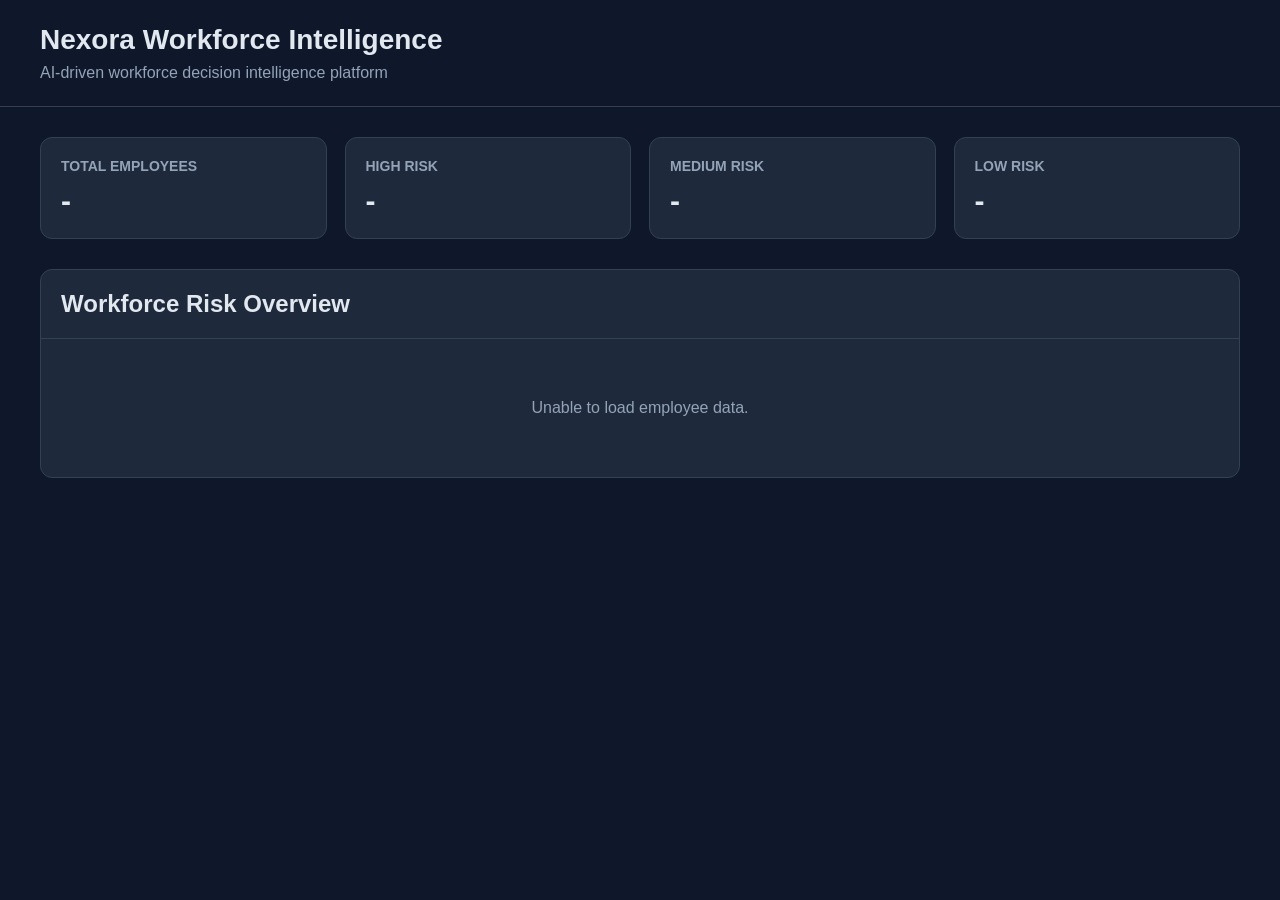
==== frontend/index.html @ be72d9d0 "Basic Dashboard" ====
<!DOCTYPE html>
<html lang="en">
<head>
    <meta charset="UTF-8">
    <meta name="viewport" content="width=device-width, initial-scale=1.0">

    <title>Nexora Workforce Intelligence</title>

    <style>
        * {
            box-sizing: border-box;
        }

        body {
            margin: 0;
            font-family: Arial, sans-serif;
            background: #0f172a;
            color: #e2e8f0;
        }

        header {
            padding: 24px 40px;
            border-bottom: 1px solid #334155;
        }

        header h1 {
            margin: 0;
            font-size: 28px;
        }

        header p {
            margin: 8px 0 0;
            color: #94a3b8;
        }

        main {
            padding: 30px 40px;
        }

        .summary {
            display: grid;
            grid-template-columns: repeat(4, 1fr);
            gap: 18px;
            margin-bottom: 30px;
        }

        .card {
            background: #1e293b;
            border: 1px solid #334155;
            border-radius: 12px;
            padding: 20px;
        }

        .card h3 {
            margin: 0 0 10px;
            color: #94a3b8;
            font-size: 14px;
        }

        .card .number {
            font-size: 30px;
            font-weight: bold;
        }

        .employees {
            background: #1e293b;
            border: 1px solid #334155;
            border-radius: 12px;
            overflow: hidden;
        }

        .employees h2 {
            padding: 20px;
            margin: 0;
            border-bottom: 1px solid #334155;
        }

        table {
            width: 100%;
            border-collapse: collapse;
        }

        th,
        td {
            padding: 16px 20px;
            text-align: left;
            border-bottom: 1px solid #334155;
        }

        th {
            color: #94a3b8;
            font-size: 13px;
        }

        tr:last-child td {
            border-bottom: none;
        }

        .risk {
            display: inline-block;
            padding: 6px 10px;
            border-radius: 8px;
            font-size: 12px;
            font-weight: bold;
        }

        .high {
            background: #7f1d1d;
            color: #fecaca;
        }

        .medium {
            background: #78350f;
            color: #fed7aa;
        }

        .low {
            background: #14532d;
            color: #bbf7d0;
        }

        .employee-name {
            font-weight: bold;
        }

        .loading {
            padding: 30px;
            text-align: center;
            color: #94a3b8;
        }
    </style>
</head>

<body>

<header>
    <h1>Nexora Workforce Intelligence</h1>
    <p>AI-driven workforce decision intelligence platform</p>
</header>

<main>

    <section class="summary">

        <div class="card">
            <h3>TOTAL EMPLOYEES</h3>
            <div class="number" id="totalEmployees">-</div>
        </div>

        <div class="card">
            <h3>HIGH RISK</h3>
            <div class="number" id="highRisk">-</div>
        </div>

        <div class="card">
            <h3>MEDIUM RISK</h3>
            <div class="number" id="mediumRisk">-</div>
        </div>

        <div class="card">
            <h3>LOW RISK</h3>
            <div class="number" id="lowRisk">-</div>
        </div>

    </section>


    <section class="employees">

        <h2>Workforce Risk Overview</h2>

        <div id="tableContainer" class="loading">
            Loading employee data...
        </div>

    </section>

</main>


<script>

async function loadEmployees() {

    try {

        const response = await fetch("/api/employees");

        if (!response.ok) {
            throw new Error("Failed to load employees");
        }

        const employees = await response.json();

        updateSummary(employees);
        renderEmployees(employees);

    } catch (error) {

        document.getElementById("tableContainer").innerHTML =
            "<div class='loading'>Unable to load employee data.</div>";

        console.error(error);
    }
}


function updateSummary(employees) {

    document.getElementById("totalEmployees").textContent =
        employees.length;

    document.getElementById("highRisk").textContent =
        employees.filter(e => e.risk.risk_level === "HIGH").length;

    document.getElementById("mediumRisk").textContent =
        employees.filter(e => e.risk.risk_level === "MEDIUM").length;

    document.getElementById("lowRisk").textContent =
        employees.filter(e => e.risk.risk_level === "LOW").length;
}


function renderEmployees(employees) {

    let html = `
        <table>

            <thead>
                <tr>
                    <th>EMPLOYEE</th>
                    <th>ROLE</th>
                    <th>DEPARTMENT</th>
                    <th>RISK SCORE</th>
                    <th>RISK LEVEL</th>
                </tr>
            </thead>

            <tbody>
    `;

    employees.forEach(employee => {

        const riskLevel = employee.risk.risk_level;

        html += `
            <tr>

                <td class="employee-name">
                    ${employee.name}
                    <br>
                    <small>${employee.employee_id}</small>
                </td>

                <td>${employee.role}</td>

                <td>${employee.department}</td>

                <td>${employee.risk.risk_score}</td>

                <td>
                    <span class="risk ${riskLevel.toLowerCase()}">
                        ${riskLevel}
                    </span>
                </td>

            </tr>
        `;
    });

    html += `
            </tbody>
        </table>
    `;

    document.getElementById("tableContainer").innerHTML = html;
}


loadEmployees();

</script>

</body>
</html>
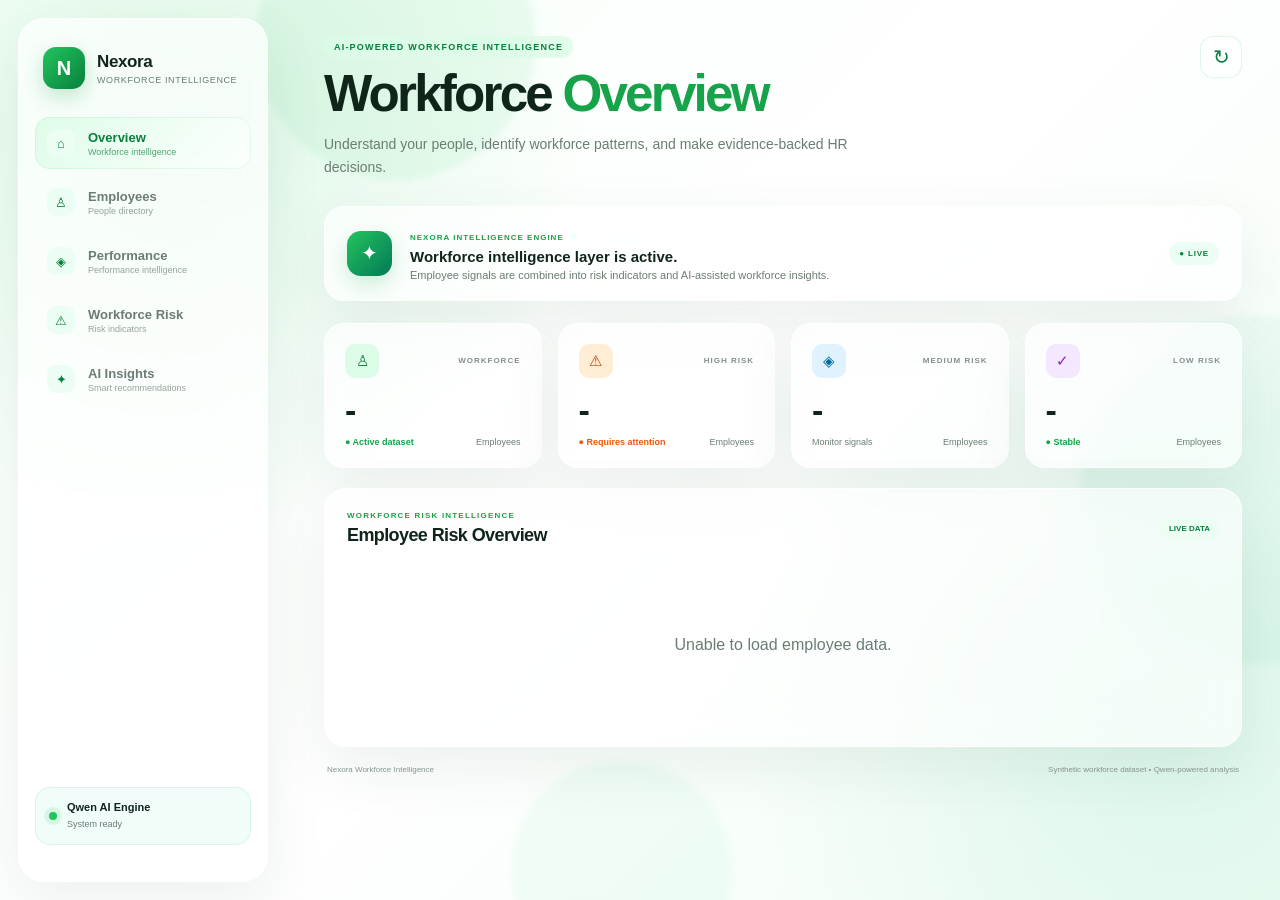
==== commit 1f22fb1b: "Redesigned the dashboard" ====
--- a/frontend/index.html
+++ b/frontend/index.html
@@ -4,177 +4,1085 @@
     <meta charset="UTF-8">
     <meta name="viewport" content="width=device-width, initial-scale=1.0">
 
-    <title>Nexora Workforce Intelligence</title>
+    <title>Nexora | Workforce Intelligence</title>
 
     <style>
         * {
             box-sizing: border-box;
         }
 
+        :root {
+            --green-primary: #16a34a;
+            --green-dark: #087f3d;
+            --green-light: #dcfce7;
+            --green-soft: #ecfdf3;
+
+            --white: #ffffff;
+            --text-dark: #10251a;
+            --text-muted: #6b7d72;
+
+            --border-glass: rgba(255, 255, 255, 0.72);
+
+            --shadow-soft:
+                0 20px 60px rgba(20, 80, 45, 0.08);
+
+            --shadow-hover:
+                0 25px 70px rgba(20, 120, 65, 0.15);
+        }
+
         body {
             margin: 0;
-            font-family: Arial, sans-serif;
-            background: #0f172a;
-            color: #e2e8f0;
-        }
-
-        header {
-            padding: 24px 40px;
-            border-bottom: 1px solid #334155;
-        }
-
-        header h1 {
+            min-height: 100vh;
+
+            font-family:
+                Inter,
+                -apple-system,
+                BlinkMacSystemFont,
+                "Segoe UI",
+                sans-serif;
+
+            color: var(--text-dark);
+
+            background:
+                radial-gradient(
+                    circle at 15% 15%,
+                    rgba(34, 197, 94, 0.12),
+                    transparent 30%
+                ),
+                radial-gradient(
+                    circle at 90% 80%,
+                    rgba(16, 185, 129, 0.10),
+                    transparent 30%
+                ),
+                linear-gradient(
+                    135deg,
+                    #f7fff9 0%,
+                    #ffffff 50%,
+                    #f0fdf4 100%
+                );
+
+            overflow-x: hidden;
+        }
+
+        /* BACKGROUND */
+
+        .dashboard-bg {
+            position: fixed;
+            inset: 0;
+            pointer-events: none;
+            overflow: hidden;
+            z-index: -1;
+        }
+
+        .orb {
+            position: absolute;
+            border-radius: 50%;
+            filter: blur(3px);
+            opacity: 0.5;
+        }
+
+        .orb-one {
+            width: 280px;
+            height: 280px;
+            background: rgba(34, 197, 94, 0.14);
+            top: -100px;
+            left: 20%;
+        }
+
+        .orb-two {
+            width: 350px;
+            height: 350px;
+            background: rgba(16, 185, 129, 0.10);
+            right: -150px;
+            top: 35%;
+        }
+
+        .orb-three {
+            width: 220px;
+            height: 220px;
+            background: rgba(74, 222, 128, 0.12);
+            bottom: -80px;
+            left: 40%;
+        }
+
+        /* SIDEBAR */
+
+        .sidebar {
+            position: fixed;
+            left: 18px;
+            top: 18px;
+            bottom: 18px;
+
+            width: 250px;
+            padding: 24px 16px;
+
+            display: flex;
+            flex-direction: column;
+
+            background: rgba(255, 255, 255, 0.68);
+            backdrop-filter: blur(22px);
+            -webkit-backdrop-filter: blur(22px);
+
+            border: 1px solid var(--border-glass);
+            border-radius: 26px;
+
+            box-shadow: var(--shadow-soft);
+
+            z-index: 10;
+        }
+
+        .brand {
+            display: flex;
+            align-items: center;
+            gap: 12px;
+
+            padding: 4px 8px 28px;
+        }
+
+        .brand-icon {
+            width: 42px;
+            height: 42px;
+
+            display: flex;
+            align-items: center;
+            justify-content: center;
+
+            border-radius: 13px;
+
+            color: white;
+            font-size: 20px;
+            font-weight: 800;
+
+            background:
+                linear-gradient(
+                    135deg,
+                    #22c55e,
+                    #087f3d
+                );
+
+            box-shadow:
+                0 8px 20px rgba(22, 163, 74, 0.25);
+        }
+
+        .brand h2 {
             margin: 0;
-            font-size: 28px;
-        }
-
-        header p {
-            margin: 8px 0 0;
-            color: #94a3b8;
-        }
-
-        main {
-            padding: 30px 40px;
-        }
-
-        .summary {
+            font-size: 17px;
+            letter-spacing: -0.4px;
+        }
+
+        .brand span {
+            display: block;
+            margin-top: 3px;
+
+            font-size: 9px;
+            color: var(--text-muted);
+
+            letter-spacing: 0.6px;
+            text-transform: uppercase;
+        }
+
+        .sidebar-nav {
+            display: flex;
+            flex-direction: column;
+            gap: 7px;
+        }
+
+        .nav-item {
+            width: 100%;
+
+            display: flex;
+            align-items: center;
+            gap: 13px;
+
+            padding: 12px;
+
+            border: none;
+            border-radius: 15px;
+
+            background: transparent;
+            color: var(--text-muted);
+
+            text-align: left;
+        }
+
+        .nav-item.active {
+            color: var(--green-dark);
+
+            background:
+                linear-gradient(
+                    135deg,
+                    rgba(220, 252, 231, 0.95),
+                    rgba(255, 255, 255, 0.75)
+                );
+
+            box-shadow:
+                inset 0 0 0 1px
+                rgba(34, 197, 94, 0.10);
+        }
+
+        .nav-icon {
+            width: 28px;
+            height: 28px;
+
+            display: flex;
+            align-items: center;
+            justify-content: center;
+
+            border-radius: 9px;
+
+            background: var(--green-soft);
+            color: var(--green-dark);
+
+            font-size: 13px;
+        }
+
+        .nav-item strong {
+            display: block;
+            font-size: 13px;
+        }
+
+        .nav-item small {
+            display: block;
+            margin-top: 2px;
+
+            font-size: 9px;
+            opacity: 0.7;
+        }
+
+        .sidebar-bottom {
+            margin-top: auto;
+        }
+
+        .ai-status {
+            display: flex;
+            align-items: center;
+            gap: 10px;
+
+            padding: 13px;
+            margin-bottom: 12px;
+
+            border-radius: 15px;
+
+            background: rgba(236, 253, 245, 0.72);
+            border: 1px solid rgba(34, 197, 94, 0.12);
+        }
+
+        .status-dot {
+            width: 8px;
+            height: 8px;
+
+            border-radius: 50%;
+            background: #22c55e;
+
+            box-shadow:
+                0 0 0 5px
+                rgba(34, 197, 94, 0.12);
+        }
+
+        .ai-status strong {
+            display: block;
+            font-size: 11px;
+        }
+
+        .ai-status small {
+            color: var(--text-muted);
+            font-size: 9px;
+        }
+
+        /* MAIN */
+
+        .dashboard-main {
+            margin-left: 286px;
+            padding: 36px 38px 30px;
+
+            max-width: 1500px;
+        }
+
+        /* HEADER */
+
+        .dashboard-header {
+            display: flex;
+            justify-content: space-between;
+            align-items: flex-start;
+
+            gap: 30px;
+            margin-bottom: 28px;
+        }
+
+        .eyebrow {
+            display: inline-block;
+
+            margin-bottom: 10px;
+            padding: 6px 10px;
+
+            border-radius: 30px;
+
+            background: rgba(220, 252, 231, 0.8);
+            color: var(--green-dark);
+
+            font-size: 9px;
+            font-weight: 800;
+            letter-spacing: 1.2px;
+        }
+
+        .dashboard-header h1 {
+            margin: 0;
+
+            font-size: clamp(34px, 4vw, 56px);
+            line-height: 1;
+
+            letter-spacing: -2.8px;
+        }
+
+        .dashboard-header h1 span {
+            color: var(--green-primary);
+        }
+
+        .dashboard-header p {
+            max-width: 570px;
+            margin: 14px 0 0;
+
+            color: var(--text-muted);
+            font-size: 14px;
+            line-height: 1.6;
+        }
+
+        .header-right {
+            display: flex;
+            align-items: center;
+            gap: 15px;
+        }
+
+        .refresh-button {
+            width: 42px;
+            height: 42px;
+
+            border-radius: 13px;
+
+            border: 1px solid rgba(34, 197, 94, 0.15);
+
+            background: rgba(255, 255, 255, 0.72);
+            color: var(--green-dark);
+
+            font-size: 20px;
+            cursor: pointer;
+
+            transition: 0.25s;
+        }
+
+        .refresh-button:hover {
+            transform: rotate(90deg);
+            box-shadow:
+                0 8px 25px
+                rgba(20, 100, 50, 0.10);
+        }
+
+        /* AI BANNER */
+
+        .glass-card {
+            background: rgba(255, 255, 255, 0.64);
+
+            backdrop-filter: blur(20px);
+            -webkit-backdrop-filter: blur(20px);
+
+            border: 1px solid rgba(255, 255, 255, 0.85);
+
+            box-shadow: var(--shadow-soft);
+        }
+
+        .ai-banner {
+            display: flex;
+            align-items: center;
+            gap: 18px;
+
+            padding: 19px 22px;
+            border-radius: 20px;
+
+            margin-bottom: 22px;
+        }
+
+        .ai-banner-icon {
+            width: 45px;
+            height: 45px;
+
+            display: flex;
+            align-items: center;
+            justify-content: center;
+
+            flex-shrink: 0;
+
+            border-radius: 14px;
+
+            color: white;
+
+            background:
+                linear-gradient(
+                    135deg,
+                    #22c55e,
+                    #047857
+                );
+
+            font-size: 20px;
+
+            box-shadow:
+                0 8px 20px
+                rgba(22, 163, 74, 0.20);
+        }
+
+        .ai-banner-content {
+            flex: 1;
+        }
+
+        .ai-label {
+            color: var(--green-primary);
+
+            font-size: 8px;
+            font-weight: 800;
+            letter-spacing: 1px;
+        }
+
+        .ai-banner h3 {
+            margin: 4px 0;
+            font-size: 15px;
+        }
+
+        .ai-banner p {
+            margin: 0;
+
+            color: var(--text-muted);
+            font-size: 11px;
+        }
+
+        .ai-banner-badge {
+            padding: 7px 10px;
+
+            border-radius: 20px;
+
+            background: var(--green-soft);
+            color: var(--green-dark);
+
+            font-size: 8px;
+            font-weight: 800;
+            letter-spacing: 0.8px;
+        }
+
+        /* KPI */
+
+        .stats-grid {
             display: grid;
-            grid-template-columns: repeat(4, 1fr);
-            gap: 18px;
-            margin-bottom: 30px;
-        }
-
-        .card {
-            background: #1e293b;
-            border: 1px solid #334155;
-            border-radius: 12px;
+            grid-template-columns: repeat(4, minmax(0, 1fr));
+
+            gap: 16px;
+            margin-bottom: 20px;
+        }
+
+        .stat-card {
+            min-height: 145px;
             padding: 20px;
-        }
-
-        .card h3 {
-            margin: 0 0 10px;
-            color: #94a3b8;
-            font-size: 14px;
-        }
-
-        .card .number {
-            font-size: 30px;
-            font-weight: bold;
-        }
-
-        .employees {
-            background: #1e293b;
-            border: 1px solid #334155;
-            border-radius: 12px;
-            overflow: hidden;
-        }
-
-        .employees h2 {
-            padding: 20px;
+
+            border-radius: 20px;
+
+            transition:
+                transform 0.25s ease,
+                box-shadow 0.25s ease;
+        }
+
+        .stat-card:hover {
+            transform: translateY(-4px);
+            box-shadow: var(--shadow-hover);
+        }
+
+        .stat-top {
+            display: flex;
+            justify-content: space-between;
+            align-items: center;
+        }
+
+        .stat-icon {
+            width: 34px;
+            height: 34px;
+
+            display: flex;
+            align-items: center;
+            justify-content: center;
+
+            border-radius: 10px;
+            font-size: 15px;
+        }
+
+        .green {
+            color: #15803d;
+            background: #dcfce7;
+        }
+
+        .orange {
+            color: #c2410c;
+            background: #ffedd5;
+        }
+
+        .blue {
+            color: #0369a1;
+            background: #e0f2fe;
+        }
+
+        .purple {
+            color: #7e22ce;
+            background: #f3e8ff;
+        }
+
+        .stat-label {
+            color: #819088;
+
+            font-size: 8px;
+            font-weight: 800;
+            letter-spacing: 1px;
+        }
+
+        .stat-value {
+            margin-top: 13px;
+
+            font-size: 34px;
+            font-weight: 800;
+            letter-spacing: -1.5px;
+        }
+
+        .stat-bottom {
+            display: flex;
+            justify-content: space-between;
+
+            margin-top: 7px;
+
+            color: var(--text-muted);
+            font-size: 9px;
+        }
+
+        .stat-positive {
+            color: var(--green-primary);
+            font-weight: 700;
+        }
+
+        .stat-warning {
+            color: #ea580c;
+            font-weight: 700;
+        }
+
+        /* EMPLOYEE CARD */
+
+        .employee-card {
+            padding: 22px;
+            border-radius: 22px;
+        }
+
+        .card-header {
+            display: flex;
+            justify-content: space-between;
+            align-items: center;
+
+            gap: 20px;
+            margin-bottom: 20px;
+        }
+
+        .section-label {
+            display: block;
+            margin-bottom: 5px;
+
+            color: var(--green-primary);
+
+            font-size: 8px;
+            font-weight: 800;
+            letter-spacing: 1.2px;
+        }
+
+        .card-header h2 {
             margin: 0;
-            border-bottom: 1px solid #334155;
+
+            font-size: 18px;
+            letter-spacing: -0.6px;
+        }
+
+        .live-pill {
+            padding: 6px 9px;
+
+            border-radius: 20px;
+
+            color: var(--green-dark);
+            background: var(--green-soft);
+
+            font-size: 8px;
+            font-weight: 800;
+        }
+
+        .table-wrapper {
+            overflow-x: auto;
         }
 
         table {
             width: 100%;
             border-collapse: collapse;
-        }
-
-        th,
+            min-width: 650px;
+        }
+
+        th {
+            padding: 11px 10px;
+
+            border-bottom:
+                1px solid rgba(0, 0, 0, 0.05);
+
+            color: #84928a;
+
+            font-size: 8px;
+            text-align: left;
+            letter-spacing: 0.8px;
+        }
+
         td {
-            padding: 16px 20px;
-            text-align: left;
-            border-bottom: 1px solid #334155;
-        }
-
-        th {
-            color: #94a3b8;
-            font-size: 13px;
-        }
-
-        tr:last-child td {
+            padding: 15px 10px;
+
+            border-bottom:
+                1px solid rgba(0, 0, 0, 0.04);
+
+            color: #506158;
+            font-size: 10px;
+        }
+
+        tbody tr {
+            cursor: pointer;
+            transition: 0.2s ease;
+        }
+
+        tbody tr:hover {
+            background: rgba(236, 253, 245, 0.65);
+            transform: translateX(2px);
+        }
+
+        tbody tr:last-child td {
             border-bottom: none;
+        }
+
+        .employee-name {
+            color: var(--text-dark);
+            font-weight: 700;
+        }
+
+        .employee-code {
+            display: block;
+            margin-top: 2px;
+
+            color: #8b9991;
+            font-size: 8px;
+            font-weight: 400;
         }
 
         .risk {
             display: inline-block;
-            padding: 6px 10px;
-            border-radius: 8px;
-            font-size: 12px;
-            font-weight: bold;
-        }
-
-        .high {
-            background: #7f1d1d;
-            color: #fecaca;
-        }
-
-        .medium {
-            background: #78350f;
-            color: #fed7aa;
-        }
-
-        .low {
-            background: #14532d;
-            color: #bbf7d0;
-        }
-
-        .employee-name {
-            font-weight: bold;
+
+            padding: 5px 9px;
+            border-radius: 20px;
+
+            font-size: 8px;
+            font-weight: 800;
+        }
+
+        .risk.high {
+            color: #b91c1c;
+            background: #fee2e2;
+        }
+
+        .risk.medium {
+            color: #c2410c;
+            background: #ffedd5;
+        }
+
+        .risk.low {
+            color: #15803d;
+            background: #dcfce7;
+        }
+
+        .score {
+            font-weight: 800;
+            color: var(--text-dark);
         }
 
         .loading {
-            padding: 30px;
+            padding: 35px;
             text-align: center;
-            color: #94a3b8;
+            color: var(--text-muted);
+        }
+
+        /* FOOTER */
+
+        .dashboard-footer {
+            display: flex;
+            justify-content: space-between;
+
+            padding: 18px 3px 5px;
+
+            color: #8a9890;
+            font-size: 8px;
+        }
+
+        /* RESPONSIVE */
+
+        @media (max-width: 1100px) {
+
+            .sidebar {
+                width: 215px;
+            }
+
+            .dashboard-main {
+                margin-left: 245px;
+                padding-left: 25px;
+                padding-right: 25px;
+            }
+
+            .stats-grid {
+                grid-template-columns: repeat(2, 1fr);
+            }
+        }
+
+        @media (max-width: 760px) {
+
+            .sidebar {
+                position: relative;
+
+                left: auto;
+                top: auto;
+                bottom: auto;
+
+                width: calc(100% - 24px);
+                margin: 12px;
+
+                height: auto;
+                border-radius: 20px;
+            }
+
+            .sidebar-nav {
+                flex-direction: row;
+                overflow-x: auto;
+            }
+
+            .nav-item {
+                min-width: 120px;
+            }
+
+            .sidebar-bottom {
+                display: none;
+            }
+
+            .dashboard-main {
+                margin-left: 0;
+                padding: 20px 14px;
+            }
+
+            .dashboard-header {
+                flex-direction: column;
+            }
+
+            .header-right {
+                width: 100%;
+                justify-content: flex-end;
+            }
+
+            .stats-grid {
+                grid-template-columns: 1fr 1fr;
+                gap: 10px;
+            }
+
+            .ai-banner {
+                align-items: flex-start;
+            }
+
+            .ai-banner-badge {
+                display: none;
+            }
+
+            .card-header {
+                align-items: flex-start;
+                flex-direction: column;
+            }
+        }
+
+        @media (max-width: 450px) {
+
+            .stats-grid {
+                grid-template-columns: 1fr;
+            }
+
+            .dashboard-header h1 {
+                font-size: 38px;
+            }
         }
     </style>
 </head>
 
 <body>
 
-<header>
-    <h1>Nexora Workforce Intelligence</h1>
-    <p>AI-driven workforce decision intelligence platform</p>
-</header>
-
-<main>
-
-    <section class="summary">
-
-        <div class="card">
-            <h3>TOTAL EMPLOYEES</h3>
-            <div class="number" id="totalEmployees">-</div>
-        </div>
-
-        <div class="card">
-            <h3>HIGH RISK</h3>
-            <div class="number" id="highRisk">-</div>
-        </div>
-
-        <div class="card">
-            <h3>MEDIUM RISK</h3>
-            <div class="number" id="mediumRisk">-</div>
-        </div>
-
-        <div class="card">
-            <h3>LOW RISK</h3>
-            <div class="number" id="lowRisk">-</div>
+<div class="dashboard-bg">
+    <div class="orb orb-one"></div>
+    <div class="orb orb-two"></div>
+    <div class="orb orb-three"></div>
+</div>
+
+
+<!-- SIDEBAR -->
+
+<aside class="sidebar">
+
+    <div class="brand">
+        <div class="brand-icon">N</div>
+
+        <div>
+            <h2>Nexora</h2>
+            <span>Workforce Intelligence</span>
+        </div>
+    </div>
+
+    <nav class="sidebar-nav">
+
+        <button class="nav-item active">
+            <span class="nav-icon">⌂</span>
+            <div>
+                <strong>Overview</strong>
+                <small>Workforce intelligence</small>
+            </div>
+        </button>
+
+        <button class="nav-item">
+            <span class="nav-icon">♙</span>
+            <div>
+                <strong>Employees</strong>
+                <small>People directory</small>
+            </div>
+        </button>
+
+        <button class="nav-item">
+            <span class="nav-icon">◈</span>
+            <div>
+                <strong>Performance</strong>
+                <small>Performance intelligence</small>
+            </div>
+        </button>
+
+        <button class="nav-item">
+            <span class="nav-icon">⚠</span>
+            <div>
+                <strong>Workforce Risk</strong>
+                <small>Risk indicators</small>
+            </div>
+        </button>
+
+        <button class="nav-item">
+            <span class="nav-icon">✦</span>
+            <div>
+                <strong>AI Insights</strong>
+                <small>Smart recommendations</small>
+            </div>
+        </button>
+
+    </nav>
+
+    <div class="sidebar-bottom">
+
+        <div class="ai-status">
+            <div class="status-dot"></div>
+
+            <div>
+                <strong>Qwen AI Engine</strong>
+                <small>System ready</small>
+            </div>
+        </div>
+
+    </div>
+
+</aside>
+
+
+<!-- MAIN -->
+
+<main class="dashboard-main">
+
+    <header class="dashboard-header">
+
+        <div>
+
+            <div class="eyebrow">
+                AI-POWERED WORKFORCE INTELLIGENCE
+            </div>
+
+            <h1>
+                Workforce
+                <span>Overview</span>
+            </h1>
+
+            <p>
+                Understand your people, identify workforce patterns,
+                and make evidence-backed HR decisions.
+            </p>
+
+        </div>
+
+        <div class="header-right">
+
+            <button
+                class="refresh-button"
+                onclick="loadEmployees()"
+                title="Refresh dashboard"
+            >
+                ↻
+            </button>
+
+        </div>
+
+    </header>
+
+
+    <!-- AI BANNER -->
+
+    <section class="ai-banner glass-card">
+
+        <div class="ai-banner-icon">
+            ✦
+        </div>
+
+        <div class="ai-banner-content">
+
+            <span class="ai-label">
+                NEXORA INTELLIGENCE ENGINE
+            </span>
+
+            <h3>
+                Workforce intelligence layer is active.
+            </h3>
+
+            <p>
+                Employee signals are combined into risk indicators
+                and AI-assisted workforce insights.
+            </p>
+
+        </div>
+
+        <div class="ai-banner-badge">
+            ● LIVE
         </div>
 
     </section>
 
 
-    <section class="employees">
-
-        <h2>Workforce Risk Overview</h2>
+    <!-- KPI CARDS -->
+
+    <section class="stats-grid">
+
+        <div class="stat-card glass-card">
+
+            <div class="stat-top">
+                <div class="stat-icon green">♙</div>
+                <span class="stat-label">WORKFORCE</span>
+            </div>
+
+            <div class="stat-value" id="totalEmployees">-</div>
+
+            <div class="stat-bottom">
+                <span class="stat-positive">● Active dataset</span>
+                <span>Employees</span>
+            </div>
+
+        </div>
+
+
+        <div class="stat-card glass-card">
+
+            <div class="stat-top">
+                <div class="stat-icon orange">⚠</div>
+                <span class="stat-label">HIGH RISK</span>
+            </div>
+
+            <div class="stat-value" id="highRisk">-</div>
+
+            <div class="stat-bottom">
+                <span class="stat-warning">● Requires attention</span>
+                <span>Employees</span>
+            </div>
+
+        </div>
+
+
+        <div class="stat-card glass-card">
+
+            <div class="stat-top">
+                <div class="stat-icon blue">◈</div>
+                <span class="stat-label">MEDIUM RISK</span>
+            </div>
+
+            <div class="stat-value" id="mediumRisk">-</div>
+
+            <div class="stat-bottom">
+                <span>Monitor signals</span>
+                <span>Employees</span>
+            </div>
+
+        </div>
+
+
+        <div class="stat-card glass-card">
+
+            <div class="stat-top">
+                <div class="stat-icon purple">✓</div>
+                <span class="stat-label">LOW RISK</span>
+            </div>
+
+            <div class="stat-value" id="lowRisk">-</div>
+
+            <div class="stat-bottom">
+                <span class="stat-positive">● Stable</span>
+                <span>Employees</span>
+            </div>
+
+        </div>
+
+    </section>
+
+
+    <!-- EMPLOYEE TABLE -->
+
+    <section class="employee-card glass-card">
+
+        <div class="card-header">
+
+            <div>
+                <span class="section-label">
+                    WORKFORCE RISK INTELLIGENCE
+                </span>
+
+                <h2>
+                    Employee Risk Overview
+                </h2>
+            </div>
+
+            <span class="live-pill">
+                LIVE DATA
+            </span>
+
+        </div>
 
         <div id="tableContainer" class="loading">
-            Loading employee data...
+            Loading employee intelligence...
         </div>
 
     </section>
 
+
+    <footer class="dashboard-footer">
+
+        <span>
+            Nexora Workforce Intelligence
+        </span>
+
+        <span>
+            Synthetic workforce dataset • Qwen-powered analysis
+        </span>
+
+    </footer>
+
 </main>
 
 
@@ -182,22 +1090,30 @@
 
 async function loadEmployees() {
 
+    const tableContainer =
+        document.getElementById("tableContainer");
+
+    tableContainer.innerHTML =
+        "<div class='loading'>Refreshing workforce intelligence...</div>";
+
     try {
 
-        const response = await fetch("/api/employees");
+        const response =
+            await fetch("/api/employees");
 
         if (!response.ok) {
             throw new Error("Failed to load employees");
         }
 
-        const employees = await response.json();
+        const employees =
+            await response.json();
 
         updateSummary(employees);
         renderEmployees(employees);
 
     } catch (error) {
 
-        document.getElementById("tableContainer").innerHTML =
+        tableContainer.innerHTML =
             "<div class='loading'>Unable to load employee data.</div>";
 
         console.error(error);
@@ -211,22 +1127,31 @@
         employees.length;
 
     document.getElementById("highRisk").textContent =
-        employees.filter(e => e.risk.risk_level === "HIGH").length;
+        employees.filter(
+            e => e.risk.risk_level === "HIGH"
+        ).length;
 
     document.getElementById("mediumRisk").textContent =
-        employees.filter(e => e.risk.risk_level === "MEDIUM").length;
+        employees.filter(
+            e => e.risk.risk_level === "MEDIUM"
+        ).length;
 
     document.getElementById("lowRisk").textContent =
-        employees.filter(e => e.risk.risk_level === "LOW").length;
+        employees.filter(
+            e => e.risk.risk_level === "LOW"
+        ).length;
 }
 
 
 function renderEmployees(employees) {
 
     let html = `
+        <div class="table-wrapper">
+
         <table>
 
             <thead>
+
                 <tr>
                     <th>EMPLOYEE</th>
                     <th>ROLE</th>
@@ -234,6 +1159,7 @@
                     <th>RISK SCORE</th>
                     <th>RISK LEVEL</th>
                 </tr>
+
             </thead>
 
             <tbody>
@@ -241,22 +1167,35 @@
 
     employees.forEach(employee => {
 
-        const riskLevel = employee.risk.risk_level;
+        const riskLevel =
+            employee.risk.risk_level;
 
         html += `
-            <tr>
-
-                <td class="employee-name">
-                    ${employee.name}
-                    <br>
-                    <small>${employee.employee_id}</small>
+            <tr onclick="openEmployee('${employee.employee_id}')">
+
+                <td>
+                    <span class="employee-name">
+                        ${employee.name}
+                    </span>
+
+                    <span class="employee-code">
+                        ${employee.employee_id}
+                    </span>
                 </td>
 
-                <td>${employee.role}</td>
-
-                <td>${employee.department}</td>
-
-                <td>${employee.risk.risk_score}</td>
+                <td>
+                    ${employee.role}
+                </td>
+
+                <td>
+                    ${employee.department}
+                </td>
+
+                <td>
+                    <span class="score">
+                        ${employee.risk.risk_score}
+                    </span>
+                </td>
 
                 <td>
                     <span class="risk ${riskLevel.toLowerCase()}">
@@ -270,10 +1209,21 @@
 
     html += `
             </tbody>
+
         </table>
+
+        </div>
     `;
 
-    document.getElementById("tableContainer").innerHTML = html;
+    document.getElementById("tableContainer").innerHTML =
+        html;
+}
+
+
+function openEmployee(employeeId) {
+
+    window.location.href =
+        `/employee/${employeeId}`;
 }
 
 
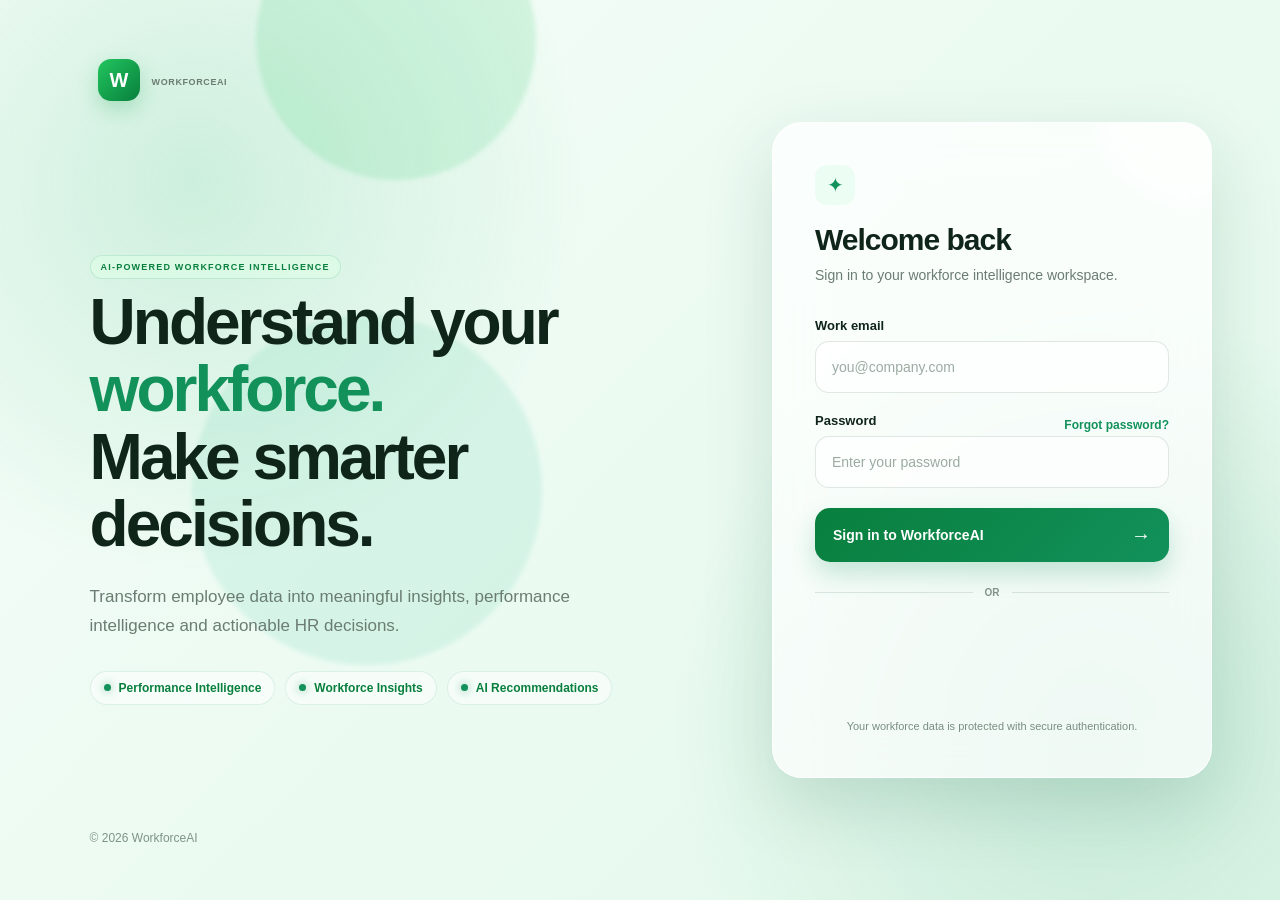
==== commit 7172cb8d: "Integrate login page and qwen's dashboard" ====
--- a/frontend/index.html
+++ b/frontend/index.html
@@ -1,1235 +1,317 @@
 <!DOCTYPE html>
 <html lang="en">
+
 <head>
+
     <meta charset="UTF-8">
-    <meta name="viewport" content="width=device-width, initial-scale=1.0">
-
-    <title>Nexora | Workforce Intelligence</title>
-
-    <style>
-        * {
-            box-sizing: border-box;
-        }
-
-        :root {
-            --green-primary: #16a34a;
-            --green-dark: #087f3d;
-            --green-light: #dcfce7;
-            --green-soft: #ecfdf3;
-
-            --white: #ffffff;
-            --text-dark: #10251a;
-            --text-muted: #6b7d72;
-
-            --border-glass: rgba(255, 255, 255, 0.72);
-
-            --shadow-soft:
-                0 20px 60px rgba(20, 80, 45, 0.08);
-
-            --shadow-hover:
-                0 25px 70px rgba(20, 120, 65, 0.15);
-        }
-
-        body {
-            margin: 0;
-            min-height: 100vh;
-
-            font-family:
-                Inter,
-                -apple-system,
-                BlinkMacSystemFont,
-                "Segoe UI",
-                sans-serif;
-
-            color: var(--text-dark);
-
-            background:
-                radial-gradient(
-                    circle at 15% 15%,
-                    rgba(34, 197, 94, 0.12),
-                    transparent 30%
-                ),
-                radial-gradient(
-                    circle at 90% 80%,
-                    rgba(16, 185, 129, 0.10),
-                    transparent 30%
-                ),
-                linear-gradient(
-                    135deg,
-                    #f7fff9 0%,
-                    #ffffff 50%,
-                    #f0fdf4 100%
-                );
-
-            overflow-x: hidden;
-        }
-
-        /* BACKGROUND */
-
-        .dashboard-bg {
-            position: fixed;
-            inset: 0;
-            pointer-events: none;
-            overflow: hidden;
-            z-index: -1;
-        }
-
-        .orb {
-            position: absolute;
-            border-radius: 50%;
-            filter: blur(3px);
-            opacity: 0.5;
-        }
-
-        .orb-one {
-            width: 280px;
-            height: 280px;
-            background: rgba(34, 197, 94, 0.14);
-            top: -100px;
-            left: 20%;
-        }
-
-        .orb-two {
-            width: 350px;
-            height: 350px;
-            background: rgba(16, 185, 129, 0.10);
-            right: -150px;
-            top: 35%;
-        }
-
-        .orb-three {
-            width: 220px;
-            height: 220px;
-            background: rgba(74, 222, 128, 0.12);
-            bottom: -80px;
-            left: 40%;
-        }
-
-        /* SIDEBAR */
-
-        .sidebar {
-            position: fixed;
-            left: 18px;
-            top: 18px;
-            bottom: 18px;
-
-            width: 250px;
-            padding: 24px 16px;
-
-            display: flex;
-            flex-direction: column;
-
-            background: rgba(255, 255, 255, 0.68);
-            backdrop-filter: blur(22px);
-            -webkit-backdrop-filter: blur(22px);
-
-            border: 1px solid var(--border-glass);
-            border-radius: 26px;
-
-            box-shadow: var(--shadow-soft);
-
-            z-index: 10;
-        }
-
-        .brand {
-            display: flex;
-            align-items: center;
-            gap: 12px;
-
-            padding: 4px 8px 28px;
-        }
-
-        .brand-icon {
-            width: 42px;
-            height: 42px;
-
-            display: flex;
-            align-items: center;
-            justify-content: center;
-
-            border-radius: 13px;
-
-            color: white;
-            font-size: 20px;
-            font-weight: 800;
-
-            background:
-                linear-gradient(
-                    135deg,
-                    #22c55e,
-                    #087f3d
-                );
-
-            box-shadow:
-                0 8px 20px rgba(22, 163, 74, 0.25);
-        }
-
-        .brand h2 {
-            margin: 0;
-            font-size: 17px;
-            letter-spacing: -0.4px;
-        }
-
-        .brand span {
-            display: block;
-            margin-top: 3px;
-
-            font-size: 9px;
-            color: var(--text-muted);
-
-            letter-spacing: 0.6px;
-            text-transform: uppercase;
-        }
-
-        .sidebar-nav {
-            display: flex;
-            flex-direction: column;
-            gap: 7px;
-        }
-
-        .nav-item {
-            width: 100%;
-
-            display: flex;
-            align-items: center;
-            gap: 13px;
-
-            padding: 12px;
-
-            border: none;
-            border-radius: 15px;
-
-            background: transparent;
-            color: var(--text-muted);
-
-            text-align: left;
-        }
-
-        .nav-item.active {
-            color: var(--green-dark);
-
-            background:
-                linear-gradient(
-                    135deg,
-                    rgba(220, 252, 231, 0.95),
-                    rgba(255, 255, 255, 0.75)
-                );
-
-            box-shadow:
-                inset 0 0 0 1px
-                rgba(34, 197, 94, 0.10);
-        }
-
-        .nav-icon {
-            width: 28px;
-            height: 28px;
-
-            display: flex;
-            align-items: center;
-            justify-content: center;
-
-            border-radius: 9px;
-
-            background: var(--green-soft);
-            color: var(--green-dark);
-
-            font-size: 13px;
-        }
-
-        .nav-item strong {
-            display: block;
-            font-size: 13px;
-        }
-
-        .nav-item small {
-            display: block;
-            margin-top: 2px;
-
-            font-size: 9px;
-            opacity: 0.7;
-        }
-
-        .sidebar-bottom {
-            margin-top: auto;
-        }
-
-        .ai-status {
-            display: flex;
-            align-items: center;
-            gap: 10px;
-
-            padding: 13px;
-            margin-bottom: 12px;
-
-            border-radius: 15px;
-
-            background: rgba(236, 253, 245, 0.72);
-            border: 1px solid rgba(34, 197, 94, 0.12);
-        }
-
-        .status-dot {
-            width: 8px;
-            height: 8px;
-
-            border-radius: 50%;
-            background: #22c55e;
-
-            box-shadow:
-                0 0 0 5px
-                rgba(34, 197, 94, 0.12);
-        }
-
-        .ai-status strong {
-            display: block;
-            font-size: 11px;
-        }
-
-        .ai-status small {
-            color: var(--text-muted);
-            font-size: 9px;
-        }
-
-        /* MAIN */
-
-        .dashboard-main {
-            margin-left: 286px;
-            padding: 36px 38px 30px;
-
-            max-width: 1500px;
-        }
-
-        /* HEADER */
-
-        .dashboard-header {
-            display: flex;
-            justify-content: space-between;
-            align-items: flex-start;
-
-            gap: 30px;
-            margin-bottom: 28px;
-        }
-
-        .eyebrow {
-            display: inline-block;
-
-            margin-bottom: 10px;
-            padding: 6px 10px;
-
-            border-radius: 30px;
-
-            background: rgba(220, 252, 231, 0.8);
-            color: var(--green-dark);
-
-            font-size: 9px;
-            font-weight: 800;
-            letter-spacing: 1.2px;
-        }
-
-        .dashboard-header h1 {
-            margin: 0;
-
-            font-size: clamp(34px, 4vw, 56px);
-            line-height: 1;
-
-            letter-spacing: -2.8px;
-        }
-
-        .dashboard-header h1 span {
-            color: var(--green-primary);
-        }
-
-        .dashboard-header p {
-            max-width: 570px;
-            margin: 14px 0 0;
-
-            color: var(--text-muted);
-            font-size: 14px;
-            line-height: 1.6;
-        }
-
-        .header-right {
-            display: flex;
-            align-items: center;
-            gap: 15px;
-        }
-
-        .refresh-button {
-            width: 42px;
-            height: 42px;
-
-            border-radius: 13px;
-
-            border: 1px solid rgba(34, 197, 94, 0.15);
-
-            background: rgba(255, 255, 255, 0.72);
-            color: var(--green-dark);
-
-            font-size: 20px;
-            cursor: pointer;
-
-            transition: 0.25s;
-        }
-
-        .refresh-button:hover {
-            transform: rotate(90deg);
-            box-shadow:
-                0 8px 25px
-                rgba(20, 100, 50, 0.10);
-        }
-
-        /* AI BANNER */
-
-        .glass-card {
-            background: rgba(255, 255, 255, 0.64);
-
-            backdrop-filter: blur(20px);
-            -webkit-backdrop-filter: blur(20px);
-
-            border: 1px solid rgba(255, 255, 255, 0.85);
-
-            box-shadow: var(--shadow-soft);
-        }
-
-        .ai-banner {
-            display: flex;
-            align-items: center;
-            gap: 18px;
-
-            padding: 19px 22px;
-            border-radius: 20px;
-
-            margin-bottom: 22px;
-        }
-
-        .ai-banner-icon {
-            width: 45px;
-            height: 45px;
-
-            display: flex;
-            align-items: center;
-            justify-content: center;
-
-            flex-shrink: 0;
-
-            border-radius: 14px;
-
-            color: white;
-
-            background:
-                linear-gradient(
-                    135deg,
-                    #22c55e,
-                    #047857
-                );
-
-            font-size: 20px;
-
-            box-shadow:
-                0 8px 20px
-                rgba(22, 163, 74, 0.20);
-        }
-
-        .ai-banner-content {
-            flex: 1;
-        }
-
-        .ai-label {
-            color: var(--green-primary);
-
-            font-size: 8px;
-            font-weight: 800;
-            letter-spacing: 1px;
-        }
-
-        .ai-banner h3 {
-            margin: 4px 0;
-            font-size: 15px;
-        }
-
-        .ai-banner p {
-            margin: 0;
-
-            color: var(--text-muted);
-            font-size: 11px;
-        }
-
-        .ai-banner-badge {
-            padding: 7px 10px;
-
-            border-radius: 20px;
-
-            background: var(--green-soft);
-            color: var(--green-dark);
-
-            font-size: 8px;
-            font-weight: 800;
-            letter-spacing: 0.8px;
-        }
-
-        /* KPI */
-
-        .stats-grid {
-            display: grid;
-            grid-template-columns: repeat(4, minmax(0, 1fr));
-
-            gap: 16px;
-            margin-bottom: 20px;
-        }
-
-        .stat-card {
-            min-height: 145px;
-            padding: 20px;
-
-            border-radius: 20px;
-
-            transition:
-                transform 0.25s ease,
-                box-shadow 0.25s ease;
-        }
-
-        .stat-card:hover {
-            transform: translateY(-4px);
-            box-shadow: var(--shadow-hover);
-        }
-
-        .stat-top {
-            display: flex;
-            justify-content: space-between;
-            align-items: center;
-        }
-
-        .stat-icon {
-            width: 34px;
-            height: 34px;
-
-            display: flex;
-            align-items: center;
-            justify-content: center;
-
-            border-radius: 10px;
-            font-size: 15px;
-        }
-
-        .green {
-            color: #15803d;
-            background: #dcfce7;
-        }
-
-        .orange {
-            color: #c2410c;
-            background: #ffedd5;
-        }
-
-        .blue {
-            color: #0369a1;
-            background: #e0f2fe;
-        }
-
-        .purple {
-            color: #7e22ce;
-            background: #f3e8ff;
-        }
-
-        .stat-label {
-            color: #819088;
-
-            font-size: 8px;
-            font-weight: 800;
-            letter-spacing: 1px;
-        }
-
-        .stat-value {
-            margin-top: 13px;
-
-            font-size: 34px;
-            font-weight: 800;
-            letter-spacing: -1.5px;
-        }
-
-        .stat-bottom {
-            display: flex;
-            justify-content: space-between;
-
-            margin-top: 7px;
-
-            color: var(--text-muted);
-            font-size: 9px;
-        }
-
-        .stat-positive {
-            color: var(--green-primary);
-            font-weight: 700;
-        }
-
-        .stat-warning {
-            color: #ea580c;
-            font-weight: 700;
-        }
-
-        /* EMPLOYEE CARD */
-
-        .employee-card {
-            padding: 22px;
-            border-radius: 22px;
-        }
-
-        .card-header {
-            display: flex;
-            justify-content: space-between;
-            align-items: center;
-
-            gap: 20px;
-            margin-bottom: 20px;
-        }
-
-        .section-label {
-            display: block;
-            margin-bottom: 5px;
-
-            color: var(--green-primary);
-
-            font-size: 8px;
-            font-weight: 800;
-            letter-spacing: 1.2px;
-        }
-
-        .card-header h2 {
-            margin: 0;
-
-            font-size: 18px;
-            letter-spacing: -0.6px;
-        }
-
-        .live-pill {
-            padding: 6px 9px;
-
-            border-radius: 20px;
-
-            color: var(--green-dark);
-            background: var(--green-soft);
-
-            font-size: 8px;
-            font-weight: 800;
-        }
-
-        .table-wrapper {
-            overflow-x: auto;
-        }
-
-        table {
-            width: 100%;
-            border-collapse: collapse;
-            min-width: 650px;
-        }
-
-        th {
-            padding: 11px 10px;
-
-            border-bottom:
-                1px solid rgba(0, 0, 0, 0.05);
-
-            color: #84928a;
-
-            font-size: 8px;
-            text-align: left;
-            letter-spacing: 0.8px;
-        }
-
-        td {
-            padding: 15px 10px;
-
-            border-bottom:
-                1px solid rgba(0, 0, 0, 0.04);
-
-            color: #506158;
-            font-size: 10px;
-        }
-
-        tbody tr {
-            cursor: pointer;
-            transition: 0.2s ease;
-        }
-
-        tbody tr:hover {
-            background: rgba(236, 253, 245, 0.65);
-            transform: translateX(2px);
-        }
-
-        tbody tr:last-child td {
-            border-bottom: none;
-        }
-
-        .employee-name {
-            color: var(--text-dark);
-            font-weight: 700;
-        }
-
-        .employee-code {
-            display: block;
-            margin-top: 2px;
-
-            color: #8b9991;
-            font-size: 8px;
-            font-weight: 400;
-        }
-
-        .risk {
-            display: inline-block;
-
-            padding: 5px 9px;
-            border-radius: 20px;
-
-            font-size: 8px;
-            font-weight: 800;
-        }
-
-        .risk.high {
-            color: #b91c1c;
-            background: #fee2e2;
-        }
-
-        .risk.medium {
-            color: #c2410c;
-            background: #ffedd5;
-        }
-
-        .risk.low {
-            color: #15803d;
-            background: #dcfce7;
-        }
-
-        .score {
-            font-weight: 800;
-            color: var(--text-dark);
-        }
-
-        .loading {
-            padding: 35px;
-            text-align: center;
-            color: var(--text-muted);
-        }
-
-        /* FOOTER */
-
-        .dashboard-footer {
-            display: flex;
-            justify-content: space-between;
-
-            padding: 18px 3px 5px;
-
-            color: #8a9890;
-            font-size: 8px;
-        }
-
-        /* RESPONSIVE */
-
-        @media (max-width: 1100px) {
-
-            .sidebar {
-                width: 215px;
-            }
-
-            .dashboard-main {
-                margin-left: 245px;
-                padding-left: 25px;
-                padding-right: 25px;
-            }
-
-            .stats-grid {
-                grid-template-columns: repeat(2, 1fr);
-            }
-        }
-
-        @media (max-width: 760px) {
-
-            .sidebar {
-                position: relative;
-
-                left: auto;
-                top: auto;
-                bottom: auto;
-
-                width: calc(100% - 24px);
-                margin: 12px;
-
-                height: auto;
-                border-radius: 20px;
-            }
-
-            .sidebar-nav {
-                flex-direction: row;
-                overflow-x: auto;
-            }
-
-            .nav-item {
-                min-width: 120px;
-            }
-
-            .sidebar-bottom {
-                display: none;
-            }
-
-            .dashboard-main {
-                margin-left: 0;
-                padding: 20px 14px;
-            }
-
-            .dashboard-header {
-                flex-direction: column;
-            }
-
-            .header-right {
-                width: 100%;
-                justify-content: flex-end;
-            }
-
-            .stats-grid {
-                grid-template-columns: 1fr 1fr;
-                gap: 10px;
-            }
-
-            .ai-banner {
-                align-items: flex-start;
-            }
-
-            .ai-banner-badge {
-                display: none;
-            }
-
-            .card-header {
-                align-items: flex-start;
-                flex-direction: column;
-            }
-        }
-
-        @media (max-width: 450px) {
-
-            .stats-grid {
-                grid-template-columns: 1fr;
-            }
-
-            .dashboard-header h1 {
-                font-size: 38px;
-            }
-        }
-    </style>
+
+    <meta
+        name="viewport"
+        content="width=device-width, initial-scale=1.0"
+    >
+
+    <meta
+        name="description"
+        content="WorkforceAI - Intelligent Workforce Management"
+    >
+
+    <title>
+        WorkforceAI | Intelligent Workforce Management
+    </title>
+
+    <link
+        rel="stylesheet"
+        href="style.css"
+    >
+
 </head>
 
+
 <body>
 
-<div class="dashboard-bg">
-    <div class="orb orb-one"></div>
-    <div class="orb orb-two"></div>
-    <div class="orb orb-three"></div>
-</div>
-
-
-<!-- SIDEBAR -->
-
-<aside class="sidebar">
-
-    <div class="brand">
-        <div class="brand-icon">N</div>
-
-        <div>
-            <h2>Nexora</h2>
-            <span>Workforce Intelligence</span>
-        </div>
-    </div>
-
-    <nav class="sidebar-nav">
-
-        <button class="nav-item active">
-            <span class="nav-icon">⌂</span>
-            <div>
-                <strong>Overview</strong>
-                <small>Workforce intelligence</small>
+    <!-- Background decorative elements -->
+
+    <div class="background-orb orb-one"></div>
+
+    <div class="background-orb orb-two"></div>
+
+
+    <main class="page">
+
+
+        <!-- =========================================
+             LEFT SIDE
+        ========================================== -->
+
+        <section class="hero-section">
+
+            <div class="brand">
+
+                <div class="brand-icon">
+                    W
+                </div>
+
+                <span>
+                    WorkforceAI
+                </span>
+
             </div>
-        </button>
-
-        <button class="nav-item">
-            <span class="nav-icon">♙</span>
-            <div>
-                <strong>Employees</strong>
-                <small>People directory</small>
+
+
+            <div class="hero-content">
+
+                <p class="eyebrow">
+                    AI-POWERED WORKFORCE INTELLIGENCE
+                </p>
+
+
+                <h1>
+
+                    Understand your
+                    <span>workforce.</span>
+
+                    <br>
+
+                    Make smarter decisions.
+
+                </h1>
+
+
+                <p class="hero-description">
+
+                    Transform employee data into meaningful insights,
+                    performance intelligence and actionable HR decisions.
+
+                </p>
+
+
+                <div class="intelligence-pills">
+
+                    <div class="pill">
+
+                        <span class="pill-dot"></span>
+
+                        Performance Intelligence
+
+                    </div>
+
+
+                    <div class="pill">
+
+                        <span class="pill-dot"></span>
+
+                        Workforce Insights
+
+                    </div>
+
+
+                    <div class="pill">
+
+                        <span class="pill-dot"></span>
+
+                        AI Recommendations
+
+                    </div>
+
+                </div>
+
             </div>
-        </button>
-
-        <button class="nav-item">
-            <span class="nav-icon">◈</span>
-            <div>
-                <strong>Performance</strong>
-                <small>Performance intelligence</small>
+
+
+            <p class="copyright">
+
+                © 2026 WorkforceAI
+
+            </p>
+
+        </section>
+
+
+
+        <!-- =========================================
+             RIGHT SIDE LOGIN
+        ========================================== -->
+
+        <section class="login-section">
+
+            <div class="login-card">
+
+
+                <!-- LOGIN HEADER -->
+
+                <div class="login-header">
+
+                    <div class="mini-icon">
+                        ✦
+                    </div>
+
+
+                    <h2>
+                        Welcome back
+                    </h2>
+
+
+                    <p>
+
+                        Sign in to your workforce intelligence
+                        workspace.
+
+                    </p>
+
+                </div>
+
+
+
+                <!-- =================================
+                     PASSWORD LOGIN
+                ================================== -->
+
+                <form id="loginForm">
+
+
+                    <div class="input-group">
+
+                        <label for="email">
+                            Work email
+                        </label>
+
+
+                        <input
+                            type="email"
+                            id="email"
+                            name="email"
+                            placeholder="you@company.com"
+                            autocomplete="email"
+                            required
+                        >
+
+                    </div>
+
+
+
+                    <div class="input-group">
+
+
+                        <div class="password-label">
+
+                            <label for="password">
+                                Password
+                            </label>
+
+
+                            <button
+                                type="button"
+                                class="forgot-btn"
+                                id="forgotPasswordButton"
+                            >
+                                Forgot password?
+                            </button>
+
+                        </div>
+
+
+                        <input
+                            type="password"
+                            id="password"
+                            name="password"
+                            placeholder="Enter your password"
+                            autocomplete="current-password"
+                            required
+                        >
+
+                    </div>
+
+
+
+                    <button
+                        type="submit"
+                        class="login-btn"
+                    >
+
+                        <span>
+                            Sign in to WorkforceAI
+                        </span>
+
+
+                        <span class="arrow">
+                            →
+                        </span>
+
+                    </button>
+
+                </form>
+
+
+
+                <!-- =================================
+                     DIVIDER
+                ================================== -->
+
+                <div class="divider">
+
+                    <span></span>
+
+                    <p>
+                        OR
+                    </p>
+
+                    <span></span>
+
+                </div>
+
+
+
+                <!-- =================================
+                     GOOGLE LOGIN
+                ================================== -->
+
+                <div
+                    id="googleButton"
+                    class="google-login-container"
+                >
+                </div>
+
+
+                <p
+                    id="googleStatus"
+                    class="google-status"
+                >
+                </p>
+
+
+
+                <!-- SECURITY -->
+
+                <p class="security-note">
+
+                    Your workforce data is protected
+                    with secure authentication.
+
+                </p>
+
             </div>
-        </button>
-
-        <button class="nav-item">
-            <span class="nav-icon">⚠</span>
-            <div>
-                <strong>Workforce Risk</strong>
-                <small>Risk indicators</small>
-            </div>
-        </button>
-
-        <button class="nav-item">
-            <span class="nav-icon">✦</span>
-            <div>
-                <strong>AI Insights</strong>
-                <small>Smart recommendations</small>
-            </div>
-        </button>
-
-    </nav>
-
-    <div class="sidebar-bottom">
-
-        <div class="ai-status">
-            <div class="status-dot"></div>
-
-            <div>
-                <strong>Qwen AI Engine</strong>
-                <small>System ready</small>
-            </div>
-        </div>
-
-    </div>
-
-</aside>
-
-
-<!-- MAIN -->
-
-<main class="dashboard-main">
-
-    <header class="dashboard-header">
-
-        <div>
-
-            <div class="eyebrow">
-                AI-POWERED WORKFORCE INTELLIGENCE
-            </div>
-
-            <h1>
-                Workforce
-                <span>Overview</span>
-            </h1>
-
-            <p>
-                Understand your people, identify workforce patterns,
-                and make evidence-backed HR decisions.
-            </p>
-
-        </div>
-
-        <div class="header-right">
-
-            <button
-                class="refresh-button"
-                onclick="loadEmployees()"
-                title="Refresh dashboard"
-            >
-                ↻
-            </button>
-
-        </div>
-
-    </header>
-
-
-    <!-- AI BANNER -->
-
-    <section class="ai-banner glass-card">
-
-        <div class="ai-banner-icon">
-            ✦
-        </div>
-
-        <div class="ai-banner-content">
-
-            <span class="ai-label">
-                NEXORA INTELLIGENCE ENGINE
-            </span>
-
-            <h3>
-                Workforce intelligence layer is active.
-            </h3>
-
-            <p>
-                Employee signals are combined into risk indicators
-                and AI-assisted workforce insights.
-            </p>
-
-        </div>
-
-        <div class="ai-banner-badge">
-            ● LIVE
-        </div>
-
-    </section>
-
-
-    <!-- KPI CARDS -->
-
-    <section class="stats-grid">
-
-        <div class="stat-card glass-card">
-
-            <div class="stat-top">
-                <div class="stat-icon green">♙</div>
-                <span class="stat-label">WORKFORCE</span>
-            </div>
-
-            <div class="stat-value" id="totalEmployees">-</div>
-
-            <div class="stat-bottom">
-                <span class="stat-positive">● Active dataset</span>
-                <span>Employees</span>
-            </div>
-
-        </div>
-
-
-        <div class="stat-card glass-card">
-
-            <div class="stat-top">
-                <div class="stat-icon orange">⚠</div>
-                <span class="stat-label">HIGH RISK</span>
-            </div>
-
-            <div class="stat-value" id="highRisk">-</div>
-
-            <div class="stat-bottom">
-                <span class="stat-warning">● Requires attention</span>
-                <span>Employees</span>
-            </div>
-
-        </div>
-
-
-        <div class="stat-card glass-card">
-
-            <div class="stat-top">
-                <div class="stat-icon blue">◈</div>
-                <span class="stat-label">MEDIUM RISK</span>
-            </div>
-
-            <div class="stat-value" id="mediumRisk">-</div>
-
-            <div class="stat-bottom">
-                <span>Monitor signals</span>
-                <span>Employees</span>
-            </div>
-
-        </div>
-
-
-        <div class="stat-card glass-card">
-
-            <div class="stat-top">
-                <div class="stat-icon purple">✓</div>
-                <span class="stat-label">LOW RISK</span>
-            </div>
-
-            <div class="stat-value" id="lowRisk">-</div>
-
-            <div class="stat-bottom">
-                <span class="stat-positive">● Stable</span>
-                <span>Employees</span>
-            </div>
-
-        </div>
-
-    </section>
-
-
-    <!-- EMPLOYEE TABLE -->
-
-    <section class="employee-card glass-card">
-
-        <div class="card-header">
-
-            <div>
-                <span class="section-label">
-                    WORKFORCE RISK INTELLIGENCE
-                </span>
-
-                <h2>
-                    Employee Risk Overview
-                </h2>
-            </div>
-
-            <span class="live-pill">
-                LIVE DATA
-            </span>
-
-        </div>
-
-        <div id="tableContainer" class="loading">
-            Loading employee intelligence...
-        </div>
-
-    </section>
-
-
-    <footer class="dashboard-footer">
-
-        <span>
-            Nexora Workforce Intelligence
-        </span>
-
-        <span>
-            Synthetic workforce dataset • Qwen-powered analysis
-        </span>
-
-    </footer>
-
-</main>
-
-
-<script>
-
-async function loadEmployees() {
-
-    const tableContainer =
-        document.getElementById("tableContainer");
-
-    tableContainer.innerHTML =
-        "<div class='loading'>Refreshing workforce intelligence...</div>";
-
-    try {
-
-        const response =
-            await fetch("/api/employees");
-
-        if (!response.ok) {
-            throw new Error("Failed to load employees");
-        }
-
-        const employees =
-            await response.json();
-
-        updateSummary(employees);
-        renderEmployees(employees);
-
-    } catch (error) {
-
-        tableContainer.innerHTML =
-            "<div class='loading'>Unable to load employee data.</div>";
-
-        console.error(error);
-    }
-}
-
-
-function updateSummary(employees) {
-
-    document.getElementById("totalEmployees").textContent =
-        employees.length;
-
-    document.getElementById("highRisk").textContent =
-        employees.filter(
-            e => e.risk.risk_level === "HIGH"
-        ).length;
-
-    document.getElementById("mediumRisk").textContent =
-        employees.filter(
-            e => e.risk.risk_level === "MEDIUM"
-        ).length;
-
-    document.getElementById("lowRisk").textContent =
-        employees.filter(
-            e => e.risk.risk_level === "LOW"
-        ).length;
-}
-
-
-function renderEmployees(employees) {
-
-    let html = `
-        <div class="table-wrapper">
-
-        <table>
-
-            <thead>
-
-                <tr>
-                    <th>EMPLOYEE</th>
-                    <th>ROLE</th>
-                    <th>DEPARTMENT</th>
-                    <th>RISK SCORE</th>
-                    <th>RISK LEVEL</th>
-                </tr>
-
-            </thead>
-
-            <tbody>
-    `;
-
-    employees.forEach(employee => {
-
-        const riskLevel =
-            employee.risk.risk_level;
-
-        html += `
-            <tr onclick="openEmployee('${employee.employee_id}')">
-
-                <td>
-                    <span class="employee-name">
-                        ${employee.name}
-                    </span>
-
-                    <span class="employee-code">
-                        ${employee.employee_id}
-                    </span>
-                </td>
-
-                <td>
-                    ${employee.role}
-                </td>
-
-                <td>
-                    ${employee.department}
-                </td>
-
-                <td>
-                    <span class="score">
-                        ${employee.risk.risk_score}
-                    </span>
-                </td>
-
-                <td>
-                    <span class="risk ${riskLevel.toLowerCase()}">
-                        ${riskLevel}
-                    </span>
-                </td>
-
-            </tr>
-        `;
-    });
-
-    html += `
-            </tbody>
-
-        </table>
-
-        </div>
-    `;
-
-    document.getElementById("tableContainer").innerHTML =
-        html;
-}
-
-
-function openEmployee(employeeId) {
-
-    window.location.href =
-        `/employee/${employeeId}`;
-}
-
-
-loadEmployees();
-
-</script>
+
+        </section>
+
+    </main>
+
+
+
+    <!-- =============================================
+         GOOGLE IDENTITY SERVICES
+    ============================================== -->
+
+    <script
+        src="https://accounts.google.com/gsi/client"
+        async
+        defer
+    ></script>
+
+
+    <!-- WORKFORCEAI JAVASCRIPT -->
+
+    <script src="script.js"></script>
 
 </body>
+
 </html>
--- a/frontend/style.css
+++ b/frontend/style.css
@@ -0,0 +1,2618 @@
+/* ================================
+   WORKFORCEAI
+   Green + White Glassmorphism UI
+   ================================ */
+
+
+/* ---------- RESET ---------- */
+
+* {
+    margin: 0;
+    padding: 0;
+    box-sizing: border-box;
+}
+
+
+:root {
+
+    /* Main green palette */
+
+    --green-dark: rgb(7, 71, 45);
+    --green-main: rgb(18, 145, 91);
+    --green-light: rgb(61, 190, 125);
+    --green-soft: rgb(224, 248, 235);
+
+    /* White palette */
+
+    --white: rgb(255, 255, 255);
+    --white-soft: rgb(247, 252, 249);
+
+    /* Text */
+
+    --text-dark: rgb(17, 42, 31);
+    --text-muted: rgb(101, 121, 110);
+
+    /* Glass */
+
+    --glass: rgba(255, 255, 255, 0.72);
+    --glass-border: rgba(255, 255, 255, 0.85);
+
+    /* Shadow */
+
+    --shadow:
+        0 25px 70px rgba(10, 80, 48, 0.15);
+}
+
+
+body {
+
+    font-family:
+        Inter,
+        "Segoe UI",
+        Arial,
+        sans-serif;
+
+    min-height: 100vh;
+
+    background:
+        linear-gradient(
+            135deg,
+            rgb(245, 253, 248),
+            rgb(226, 248, 235)
+        );
+
+    color: var(--text-dark);
+
+    overflow-x: hidden;
+}
+
+
+/* ---------- BACKGROUND ---------- */
+
+body::before {
+
+    content: "";
+
+    position: fixed;
+
+    inset: 0;
+
+    background:
+        radial-gradient(
+            circle at 15% 20%,
+            rgba(61, 190, 125, 0.20),
+            transparent 30%
+        ),
+
+        radial-gradient(
+            circle at 85% 80%,
+            rgba(18, 145, 91, 0.15),
+            transparent 32%
+        );
+
+    pointer-events: none;
+}
+
+
+.background-orb {
+
+    position: fixed;
+
+    border-radius: 50%;
+
+    filter: blur(2px);
+
+    pointer-events: none;
+
+    z-index: 0;
+}
+
+
+.orb-one {
+
+    width: 180px;
+    height: 180px;
+
+    top: -60px;
+    right: 20%;
+
+    background:
+        rgba(61, 190, 125, 0.22);
+}
+
+
+.orb-two {
+
+    width: 230px;
+    height: 230px;
+
+    bottom: -100px;
+    left: 15%;
+
+    background:
+        rgba(18, 145, 91, 0.15);
+}
+
+
+/* ---------- MAIN PAGE ---------- */
+
+.page {
+
+    min-height: 100vh;
+
+    width: 100%;
+
+    display: grid;
+
+    grid-template-columns:
+        1.1fr 0.9fr;
+
+    position: relative;
+
+    z-index: 1;
+}
+
+
+/* ---------- HERO SECTION ---------- */
+
+.hero-section {
+
+    min-height: 100vh;
+
+    padding:
+        55px
+        clamp(35px, 7vw, 110px);
+
+    display: flex;
+
+    flex-direction: column;
+
+    justify-content: space-between;
+}
+
+
+/* ---------- BRAND ---------- */
+
+.brand {
+
+    display: flex;
+
+    align-items: center;
+
+    gap: 12px;
+
+    font-size: 22px;
+
+    font-weight: 750;
+
+    color: var(--green-dark);
+
+    letter-spacing: -0.5px;
+}
+
+
+.brand-icon {
+
+    width: 42px;
+    height: 42px;
+
+    display: flex;
+
+    align-items: center;
+    justify-content: center;
+
+    border-radius: 13px;
+
+    color: white;
+
+    background:
+        linear-gradient(
+            135deg,
+            var(--green-dark),
+            var(--green-main)
+        );
+
+    box-shadow:
+        0 10px 25px
+        rgba(18, 145, 91, 0.25);
+
+    font-weight: 800;
+}
+
+
+/* ---------- HERO CONTENT ---------- */
+
+.hero-content {
+
+    max-width: 650px;
+}
+
+
+.eyebrow {
+
+    display: inline-block;
+
+    margin-bottom: 20px;
+
+    padding:
+        8px 13px;
+
+    border-radius: 50px;
+
+    background:
+        rgba(18, 145, 91, 0.09);
+
+    border:
+        1px solid
+        rgba(18, 145, 91, 0.15);
+
+    color: var(--green-main);
+
+    font-size: 11px;
+
+    font-weight: 750;
+
+    letter-spacing: 1.5px;
+}
+
+
+.hero-content h1 {
+
+    font-size:
+        clamp(42px, 5vw, 72px);
+
+    line-height: 1.05;
+
+    letter-spacing: -3px;
+
+    font-weight: 800;
+
+    margin-bottom: 25px;
+}
+
+
+.hero-content h1 span {
+
+    color: var(--green-main);
+
+}
+
+
+.hero-description {
+
+    max-width: 560px;
+
+    color: var(--text-muted);
+
+    font-size: 17px;
+
+    line-height: 1.7;
+
+    margin-bottom: 30px;
+}
+
+
+/* ---------- PILLS ---------- */
+
+.intelligence-pills {
+
+    display: flex;
+
+    flex-wrap: wrap;
+
+    gap: 10px;
+}
+
+
+.pill {
+
+    display: flex;
+
+    align-items: center;
+
+    gap: 8px;
+
+    padding:
+        9px 13px;
+
+    border-radius: 50px;
+
+    background:
+        rgba(255, 255, 255, 0.55);
+
+    border:
+        1px solid
+        rgba(18, 145, 91, 0.12);
+
+    backdrop-filter: blur(10px);
+
+    font-size: 12px;
+
+    color: var(--green-dark);
+
+    font-weight: 600;
+}
+
+
+.pill-dot {
+
+    width: 7px;
+    height: 7px;
+
+    border-radius: 50%;
+
+    background:
+        var(--green-main);
+
+    box-shadow:
+        0 0 10px
+        rgba(18, 145, 91, 0.6);
+}
+
+
+/* ---------- COPYRIGHT ---------- */
+
+.copyright {
+
+    font-size: 12px;
+
+    color:
+        rgb(126, 148, 136);
+}
+
+
+/* ---------- LOGIN SECTION ---------- */
+
+.login-section {
+
+    min-height: 100vh;
+
+    display: flex;
+
+    align-items: center;
+
+    justify-content: center;
+
+    padding: 35px;
+}
+
+
+/* ---------- GLASS CARD ---------- */
+
+.login-card {
+
+    width: min(440px, 100%);
+
+    padding: 42px;
+
+    border-radius: 30px;
+
+    background:
+        var(--glass);
+
+    border:
+        1px solid
+        var(--glass-border);
+
+    backdrop-filter:
+        blur(24px);
+
+    -webkit-backdrop-filter:
+        blur(24px);
+
+    box-shadow:
+        var(--shadow);
+
+    position: relative;
+
+    overflow: hidden;
+}
+
+
+/* Glass shine */
+
+.login-card::before {
+
+    content: "";
+
+    position: absolute;
+
+    width: 180px;
+    height: 180px;
+
+    top: -100px;
+    right: -70px;
+
+    border-radius: 50%;
+
+    background:
+        rgba(255, 255, 255, 0.55);
+
+    filter: blur(8px);
+
+    pointer-events: none;
+}
+
+
+/* ---------- LOGIN HEADER ---------- */
+
+.login-header {
+
+    margin-bottom: 32px;
+
+    position: relative;
+
+    z-index: 1;
+}
+
+
+.mini-icon {
+
+    width: 40px;
+    height: 40px;
+
+    border-radius: 12px;
+
+    display: flex;
+
+    align-items: center;
+    justify-content: center;
+
+    background:
+        var(--green-soft);
+
+    color:
+        var(--green-main);
+
+    margin-bottom: 18px;
+
+    font-size: 20px;
+}
+
+
+.login-header h2 {
+
+    font-size: 30px;
+
+    letter-spacing: -1px;
+
+    margin-bottom: 8px;
+}
+
+
+.login-header p {
+
+    color:
+        var(--text-muted);
+
+    font-size: 14px;
+
+    line-height: 1.5;
+}
+
+
+/* ---------- INPUTS ---------- */
+
+.input-group {
+
+    margin-bottom: 20px;
+}
+
+
+.input-group label {
+
+    display: block;
+
+    margin-bottom: 8px;
+
+    font-size: 13px;
+
+    font-weight: 650;
+
+    color:
+        var(--text-dark);
+}
+
+
+.password-label {
+
+    display: flex;
+
+    align-items: center;
+
+    justify-content: space-between;
+}
+
+
+.forgot-btn {
+
+    border: none;
+
+    background: none;
+
+    cursor: pointer;
+
+    color:
+        var(--green-main);
+
+    font-size: 12px;
+
+    font-weight: 650;
+}
+
+
+.input-group input {
+
+    width: 100%;
+
+    height: 52px;
+
+    padding:
+        0 16px;
+
+    border-radius: 14px;
+
+    border:
+        1px solid
+        rgba(20, 70, 45, 0.12);
+
+    background:
+        rgba(255, 255, 255, 0.68);
+
+    outline: none;
+
+    color:
+        var(--text-dark);
+
+    font-size: 14px;
+
+    transition:
+        0.25s ease;
+}
+
+
+.input-group input::placeholder {
+
+    color:
+        rgb(155, 171, 162);
+}
+
+
+.input-group input:focus {
+
+    border-color:
+        rgba(18, 145, 91, 0.55);
+
+    background:
+        rgba(255, 255, 255, 0.9);
+
+    box-shadow:
+        0 0 0 4px
+        rgba(18, 145, 91, 0.08);
+}
+
+
+/* ---------- LOGIN BUTTON ---------- */
+
+.login-btn {
+
+    width: 100%;
+
+    height: 54px;
+
+    border: none;
+
+    border-radius: 15px;
+
+    cursor: pointer;
+
+    color: white;
+
+    background:
+        linear-gradient(
+            135deg,
+            var(--green-dark),
+            var(--green-main)
+        );
+
+    display: flex;
+
+    align-items: center;
+
+    justify-content: space-between;
+
+    padding:
+        0 18px;
+
+    font-size: 14px;
+
+    font-weight: 700;
+
+    box-shadow:
+        0 12px 25px
+        rgba(18, 145, 91, 0.22);
+
+    transition:
+        transform 0.2s ease,
+        box-shadow 0.2s ease;
+}
+
+
+.login-btn:hover {
+
+    transform:
+        translateY(-2px);
+
+    box-shadow:
+        0 16px 30px
+        rgba(18, 145, 91, 0.30);
+}
+
+
+.arrow {
+
+    font-size: 20px;
+
+    transition:
+        transform 0.2s ease;
+}
+
+
+.login-btn:hover .arrow {
+
+    transform:
+        translateX(4px);
+}
+
+
+/* ---------- DIVIDER ---------- */
+
+.divider {
+
+    display: flex;
+
+    align-items: center;
+
+    gap: 12px;
+
+    margin:
+        25px 0;
+}
+
+
+.divider span {
+
+    height: 1px;
+
+    flex: 1;
+
+    background:
+        rgba(20, 70, 45, 0.12);
+}
+
+
+.divider p {
+
+    font-size: 10px;
+
+    color:
+        rgb(130, 148, 138);
+
+    font-weight: 700;
+}
+
+
+/* ---------- GOOGLE ---------- */
+
+.google-btn {
+
+    width: 100%;
+
+    height: 52px;
+
+    border-radius: 14px;
+
+    border:
+        1px solid
+        rgba(20, 70, 45, 0.12);
+
+    background:
+        rgba(255, 255, 255, 0.65);
+
+    cursor: pointer;
+
+    display: flex;
+
+    align-items: center;
+
+    justify-content: center;
+
+    gap: 10px;
+
+    color:
+        var(--text-dark);
+
+    font-size: 14px;
+
+    font-weight: 650;
+
+    transition:
+        0.2s ease;
+}
+
+
+.google-btn:hover {
+
+    background:
+        rgba(255, 255, 255, 0.95);
+
+    transform:
+        translateY(-1px);
+}
+
+
+.google-icon {
+
+    width: 22px;
+    height: 22px;
+
+    display: flex;
+
+    align-items: center;
+    justify-content: center;
+
+    border-radius: 50%;
+
+    font-weight: 800;
+
+    color:
+        var(--green-main);
+
+    background:
+        var(--green-soft);
+}
+
+
+/* ---------- SECURITY ---------- */
+
+.security-note {
+
+    text-align: center;
+
+    margin-top: 25px;
+
+    color:
+        rgb(120, 141, 130);
+
+    font-size: 11px;
+
+    line-height: 1.5;
+}
+
+
+/* ---------- RESPONSIVE ---------- */
+
+@media (max-width: 900px) {
+
+    .page {
+
+        grid-template-columns:
+            1fr;
+    }
+
+
+    .hero-section {
+
+        min-height: auto;
+
+        padding:
+            35px 25px 15px;
+    }
+
+
+    .hero-content {
+
+        margin:
+            70px 0 50px;
+    }
+
+
+    .hero-content h1 {
+
+        font-size:
+            clamp(40px, 10vw, 60px);
+
+        letter-spacing: -2px;
+    }
+
+
+    .copyright {
+
+        display: none;
+    }
+
+
+    .login-section {
+
+        min-height: auto;
+
+        padding:
+            20px 25px 50px;
+    }
+
+}
+
+
+@media (max-width: 500px) {
+
+    .hero-section {
+
+        padding:
+            25px 20px 10px;
+    }
+
+
+    .brand {
+
+        font-size: 19px;
+    }
+
+
+    .brand-icon {
+
+        width: 38px;
+        height: 38px;
+    }
+
+
+    .hero-content {
+
+        margin:
+            50px 0 35px;
+    }
+
+
+    .hero-content h1 {
+
+        font-size: 39px;
+
+        line-height: 1.08;
+    }
+
+
+    .hero-description {
+
+        font-size: 15px;
+    }
+
+
+    .login-section {
+
+        padding:
+            10px 15px 35px;
+    }
+
+
+    .login-card {
+
+        padding: 28px 22px;
+
+        border-radius: 24px;
+    }
+
+
+    .login-header h2 {
+
+        font-size: 26px;
+    }
+
+
+    .intelligence-pills {
+
+        gap: 7px;
+    }
+
+
+    .pill {
+
+        font-size: 11px;
+    }
+
+}
+
+
+
+
+
+/* =========================================================
+   WORKFORCEAI DASHBOARD
+   GREEN + WHITE GLASSMORPHISM
+========================================================= */
+
+
+/* =========================================================
+   DASHBOARD VARIABLES
+========================================================= */
+
+:root {
+
+    --green-primary: #16a34a;
+    --green-dark: #087f3d;
+    --green-light: #dcfce7;
+    --green-soft: #ecfdf3;
+
+    --white: #ffffff;
+    --text-dark: #10251a;
+    --text-muted: #6b7d72;
+
+    --border-glass: rgba(255, 255, 255, 0.72);
+
+    --shadow-soft:
+        0 20px 60px rgba(20, 80, 45, 0.08);
+
+    --shadow-hover:
+        0 25px 70px rgba(20, 120, 65, 0.15);
+}
+
+
+/* =========================================================
+   BODY
+========================================================= */
+
+.dashboard-body {
+
+    margin: 0;
+
+    min-height: 100vh;
+
+    font-family:
+        Inter,
+        -apple-system,
+        BlinkMacSystemFont,
+        "Segoe UI",
+        sans-serif;
+
+    color: var(--text-dark);
+
+    background:
+        radial-gradient(
+            circle at 15% 15%,
+            rgba(34, 197, 94, 0.12),
+            transparent 30%
+        ),
+        radial-gradient(
+            circle at 90% 80%,
+            rgba(16, 185, 129, 0.10),
+            transparent 30%
+        ),
+        linear-gradient(
+            135deg,
+            #f7fff9 0%,
+            #ffffff 50%,
+            #f0fdf4 100%
+        );
+
+    overflow-x: hidden;
+}
+
+
+/* =========================================================
+   BACKGROUND ORBS
+========================================================= */
+
+.dashboard-bg {
+
+    position: fixed;
+
+    inset: 0;
+
+    pointer-events: none;
+
+    overflow: hidden;
+
+    z-index: -1;
+}
+
+
+.orb {
+
+    position: absolute;
+
+    border-radius: 50%;
+
+    filter: blur(3px);
+
+    opacity: 0.5;
+}
+
+
+.orb-one {
+
+    width: 280px;
+    height: 280px;
+
+    background:
+        rgba(34, 197, 94, 0.14);
+
+    top: -100px;
+    left: 20%;
+}
+
+
+.orb-two {
+
+    width: 350px;
+    height: 350px;
+
+    background:
+        rgba(16, 185, 129, 0.10);
+
+    right: -150px;
+    top: 35%;
+}
+
+
+.orb-three {
+
+    width: 220px;
+    height: 220px;
+
+    background:
+        rgba(74, 222, 128, 0.12);
+
+    bottom: -80px;
+    left: 40%;
+}
+
+
+/* =========================================================
+   SIDEBAR
+========================================================= */
+
+.sidebar {
+
+    position: fixed;
+
+    left: 18px;
+    top: 18px;
+    bottom: 18px;
+
+    width: 250px;
+
+    padding: 24px 16px;
+
+    box-sizing: border-box;
+
+    display: flex;
+
+    flex-direction: column;
+
+    background:
+        rgba(255, 255, 255, 0.68);
+
+    backdrop-filter:
+        blur(22px);
+
+    -webkit-backdrop-filter:
+        blur(22px);
+
+    border:
+        1px solid var(--border-glass);
+
+    border-radius: 26px;
+
+    box-shadow:
+        var(--shadow-soft);
+
+    z-index: 10;
+}
+
+
+/* =========================================================
+   BRAND
+========================================================= */
+
+.brand {
+
+    display: flex;
+
+    align-items: center;
+
+    gap: 12px;
+
+    padding: 4px 8px 28px;
+}
+
+
+.brand-icon {
+
+    width: 42px;
+    height: 42px;
+
+    display: flex;
+
+    align-items: center;
+    justify-content: center;
+
+    border-radius: 13px;
+
+    color: white;
+
+    font-size: 20px;
+
+    font-weight: 800;
+
+    background:
+        linear-gradient(
+            135deg,
+            #22c55e,
+            #087f3d
+        );
+
+    box-shadow:
+        0 8px 20px rgba(22, 163, 74, 0.25);
+}
+
+
+.brand h2 {
+
+    margin: 0;
+
+    font-size: 17px;
+
+    letter-spacing: -0.4px;
+}
+
+
+.brand span {
+
+    display: block;
+
+    margin-top: 3px;
+
+    font-size: 9px;
+
+    color: var(--text-muted);
+
+    letter-spacing: 0.6px;
+
+    text-transform: uppercase;
+}
+
+
+/* =========================================================
+   NAVIGATION
+========================================================= */
+
+.sidebar-nav {
+
+    display: flex;
+
+    flex-direction: column;
+
+    gap: 7px;
+}
+
+
+.nav-item {
+
+    width: 100%;
+
+    display: flex;
+
+    align-items: center;
+
+    gap: 13px;
+
+    padding: 12px;
+
+    border: none;
+
+    border-radius: 15px;
+
+    background: transparent;
+
+    color: var(--text-muted);
+
+    text-align: left;
+
+    cursor: pointer;
+
+    transition:
+        0.25s ease;
+}
+
+
+.nav-item > span {
+
+    width: 25px;
+
+    font-size: 18px;
+
+    text-align: center;
+}
+
+
+.nav-item strong {
+
+    display: block;
+
+    color: inherit;
+
+    font-size: 13px;
+}
+
+
+.nav-item small {
+
+    display: block;
+
+    margin-top: 2px;
+
+    font-size: 9px;
+
+    opacity: 0.7;
+}
+
+
+.nav-item:hover {
+
+    color: var(--green-dark);
+
+    background:
+        rgba(220, 252, 231, 0.55);
+
+    transform:
+        translateX(3px);
+}
+
+
+.nav-item.active {
+
+    color: var(--green-dark);
+
+    background:
+        linear-gradient(
+            135deg,
+            rgba(220, 252, 231, 0.95),
+            rgba(255, 255, 255, 0.75)
+        );
+
+    box-shadow:
+        inset 0 0 0 1px rgba(34, 197, 94, 0.10);
+}
+
+
+/* =========================================================
+   SIDEBAR BOTTOM
+========================================================= */
+
+.sidebar-bottom {
+
+    margin-top: auto;
+}
+
+
+.ai-status {
+
+    display: flex;
+
+    align-items: center;
+
+    gap: 10px;
+
+    padding: 13px;
+
+    margin-bottom: 12px;
+
+    border-radius: 15px;
+
+    background:
+        rgba(236, 253, 245, 0.72);
+
+    border:
+        1px solid rgba(34, 197, 94, 0.12);
+}
+
+
+.status-dot {
+
+    width: 8px;
+    height: 8px;
+
+    border-radius: 50%;
+
+    background: #22c55e;
+
+    box-shadow:
+        0 0 0 5px rgba(34, 197, 94, 0.12);
+}
+
+
+.ai-status strong {
+
+    display: block;
+
+    font-size: 11px;
+}
+
+
+.ai-status small {
+
+    color: var(--text-muted);
+
+    font-size: 9px;
+}
+
+
+.logout-button {
+
+    width: 100%;
+
+    padding: 11px;
+
+    border: 0;
+
+    border-radius: 13px;
+
+    background: transparent;
+
+    color: #718078;
+
+    text-align: left;
+
+    cursor: pointer;
+
+    transition: 0.2s;
+}
+
+
+.logout-button:hover {
+
+    color: #dc2626;
+
+    background:
+        rgba(254, 226, 226, 0.5);
+}
+
+
+/* =========================================================
+   MAIN
+========================================================= */
+
+.dashboard-main {
+
+    margin-left: 286px;
+
+    padding: 36px 38px 30px;
+
+    max-width: 1500px;
+}
+
+
+/* =========================================================
+   HEADER
+========================================================= */
+
+.dashboard-header {
+
+    display: flex;
+
+    justify-content: space-between;
+
+    align-items: flex-start;
+
+    gap: 30px;
+
+    margin-bottom: 28px;
+}
+
+
+.eyebrow {
+
+    display: inline-block;
+
+    margin-bottom: 10px;
+
+    padding: 6px 10px;
+
+    border-radius: 30px;
+
+    background:
+        rgba(220, 252, 231, 0.8);
+
+    color:
+        var(--green-dark);
+
+    font-size: 9px;
+
+    font-weight: 800;
+
+    letter-spacing: 1.2px;
+}
+
+
+.dashboard-header h1 {
+
+    margin: 0;
+
+    font-size: clamp(34px, 4vw, 56px);
+
+    line-height: 1;
+
+    letter-spacing: -2.8px;
+}
+
+
+.dashboard-header h1 span {
+
+    color:
+        var(--green-primary);
+}
+
+
+.dashboard-header p {
+
+    max-width: 570px;
+
+    margin: 14px 0 0;
+
+    color:
+        var(--text-muted);
+
+    font-size: 14px;
+
+    line-height: 1.6;
+}
+
+
+.header-right {
+
+    display: flex;
+
+    align-items: center;
+
+    gap: 15px;
+}
+
+
+.refresh-button {
+
+    width: 42px;
+    height: 42px;
+
+    border-radius: 13px;
+
+    border:
+        1px solid rgba(34, 197, 94, 0.15);
+
+    background:
+        rgba(255, 255, 255, 0.72);
+
+    color:
+        var(--green-dark);
+
+    font-size: 20px;
+
+    cursor: pointer;
+
+    transition: 0.25s;
+}
+
+
+.refresh-button:hover {
+
+    transform: rotate(90deg);
+
+    box-shadow:
+        0 8px 25px rgba(20, 100, 50, 0.10);
+}
+
+
+.user-profile {
+
+    display: flex;
+
+    align-items: center;
+
+    gap: 10px;
+
+    padding: 7px 12px 7px 7px;
+
+    border-radius: 16px;
+
+    background:
+        rgba(255, 255, 255, 0.68);
+
+    backdrop-filter: blur(12px);
+
+    border:
+        1px solid var(--border-glass);
+}
+
+
+.user-avatar {
+
+    width: 38px;
+    height: 38px;
+
+    display: flex;
+
+    align-items: center;
+    justify-content: center;
+
+    border-radius: 12px;
+
+    color: white;
+
+    font-weight: 800;
+
+    font-size: 12px;
+
+    background:
+        linear-gradient(
+            135deg,
+            #16a34a,
+            #059669
+        );
+}
+
+
+.user-profile strong {
+
+    display: block;
+
+    font-size: 12px;
+}
+
+
+.user-profile small {
+
+    display: block;
+
+    margin-top: 2px;
+
+    color: var(--text-muted);
+
+    font-size: 9px;
+}
+
+
+/* =========================================================
+   GLASS CARD
+========================================================= */
+
+.glass-card {
+
+    background:
+        rgba(255, 255, 255, 0.64);
+
+    backdrop-filter:
+        blur(20px);
+
+    -webkit-backdrop-filter:
+        blur(20px);
+
+    border:
+        1px solid rgba(255, 255, 255, 0.85);
+
+    box-shadow:
+        var(--shadow-soft);
+}
+
+
+/* =========================================================
+   AI BANNER
+========================================================= */
+
+.ai-banner {
+
+    display: flex;
+
+    align-items: center;
+
+    gap: 18px;
+
+    padding: 19px 22px;
+
+    border-radius: 20px;
+
+    margin-bottom: 22px;
+}
+
+
+.ai-banner-icon {
+
+    width: 45px;
+    height: 45px;
+
+    display: flex;
+
+    align-items: center;
+    justify-content: center;
+
+    flex-shrink: 0;
+
+    border-radius: 14px;
+
+    color: white;
+
+    background:
+        linear-gradient(
+            135deg,
+            #22c55e,
+            #047857
+        );
+
+    font-size: 20px;
+
+    box-shadow:
+        0 8px 20px rgba(22, 163, 74, 0.20);
+}
+
+
+.ai-banner-content {
+
+    flex: 1;
+}
+
+
+.ai-label {
+
+    color:
+        var(--green-primary);
+
+    font-size: 8px;
+
+    font-weight: 800;
+
+    letter-spacing: 1px;
+}
+
+
+.ai-banner h3 {
+
+    margin: 4px 0;
+
+    font-size: 15px;
+}
+
+
+.ai-banner p {
+
+    margin: 0;
+
+    color: var(--text-muted);
+
+    font-size: 11px;
+}
+
+
+.ai-banner-badge {
+
+    padding: 7px 10px;
+
+    border-radius: 20px;
+
+    background:
+        var(--green-soft);
+
+    color:
+        var(--green-dark);
+
+    font-size: 8px;
+
+    font-weight: 800;
+
+    letter-spacing: 0.8px;
+}
+
+
+/* =========================================================
+   STAT GRID
+========================================================= */
+
+.stats-grid {
+
+    display: grid;
+
+    grid-template-columns:
+        repeat(4, minmax(0, 1fr));
+
+    gap: 16px;
+
+    margin-bottom: 20px;
+}
+
+
+.stat-card {
+
+    min-height: 145px;
+
+    padding: 20px;
+
+    box-sizing: border-box;
+
+    border-radius: 20px;
+
+    transition:
+        transform 0.25s ease,
+        box-shadow 0.25s ease;
+}
+
+
+.stat-card:hover {
+
+    transform:
+        translateY(-4px);
+
+    box-shadow:
+        var(--shadow-hover);
+}
+
+
+.stat-top {
+
+    display: flex;
+
+    justify-content: space-between;
+
+    align-items: center;
+}
+
+
+.stat-icon {
+
+    width: 34px;
+    height: 34px;
+
+    display: flex;
+
+    align-items: center;
+    justify-content: center;
+
+    border-radius: 10px;
+
+    font-size: 15px;
+}
+
+
+.stat-icon.green {
+
+    color: #15803d;
+
+    background:
+        #dcfce7;
+}
+
+
+.stat-icon.blue {
+
+    color: #0369a1;
+
+    background:
+        #e0f2fe;
+}
+
+
+.stat-icon.purple {
+
+    color: #7e22ce;
+
+    background:
+        #f3e8ff;
+}
+
+
+.stat-icon.orange {
+
+    color: #c2410c;
+
+    background:
+        #ffedd5;
+}
+
+
+.stat-label {
+
+    color:
+        #819088;
+
+    font-size: 8px;
+
+    font-weight: 800;
+
+    letter-spacing: 1px;
+}
+
+
+.stat-value {
+
+    margin-top: 13px;
+
+    font-size: 34px;
+
+    font-weight: 800;
+
+    letter-spacing: -1.5px;
+}
+
+
+.stat-bottom {
+
+    display: flex;
+
+    justify-content: space-between;
+
+    margin-top: 7px;
+
+    color:
+        var(--text-muted);
+
+    font-size: 9px;
+}
+
+
+.stat-positive {
+
+    color:
+        var(--green-primary);
+
+    font-weight: 700;
+}
+
+
+.risk-text {
+
+    color:
+        #ea580c;
+}
+
+
+/* =========================================================
+   ANALYTICS
+========================================================= */
+
+.analytics-grid {
+
+    display: grid;
+
+    grid-template-columns:
+        minmax(0, 1.45fr)
+        minmax(330px, 0.85fr);
+
+    gap: 20px;
+
+    margin-bottom: 20px;
+}
+
+
+.analytics-card,
+.intelligence-card,
+.employee-card {
+
+    border-radius: 22px;
+
+    padding: 22px;
+
+    box-sizing: border-box;
+}
+
+
+.card-header {
+
+    display: flex;
+
+    justify-content: space-between;
+
+    align-items: center;
+
+    gap: 20px;
+
+    margin-bottom: 20px;
+}
+
+
+.section-label {
+
+    display: block;
+
+    margin-bottom: 5px;
+
+    color:
+        var(--green-primary);
+
+    font-size: 8px;
+
+    font-weight: 800;
+
+    letter-spacing: 1.2px;
+}
+
+
+.card-header h2 {
+
+    margin: 0;
+
+    font-size: 18px;
+
+    letter-spacing: -0.6px;
+}
+
+
+.live-pill {
+
+    padding: 6px 9px;
+
+    border-radius: 20px;
+
+    color:
+        var(--green-dark);
+
+    background:
+        var(--green-soft);
+
+    font-size: 8px;
+
+    font-weight: 800;
+}
+
+
+/* =========================================================
+   DEPARTMENT CHART
+========================================================= */
+
+.department-chart {
+
+    min-height: 220px;
+
+    display: flex;
+
+    flex-direction: column;
+
+    justify-content: center;
+
+    gap: 16px;
+}
+
+
+.department-row {
+
+    display: grid;
+
+    grid-template-columns:
+        120px 1fr 40px;
+
+    align-items: center;
+
+    gap: 12px;
+}
+
+
+.department-name {
+
+    overflow: hidden;
+
+    white-space: nowrap;
+
+    text-overflow: ellipsis;
+
+    font-size: 11px;
+
+    font-weight: 700;
+}
+
+
+.department-bar {
+
+    height: 9px;
+
+    border-radius: 20px;
+
+    overflow: hidden;
+
+    background:
+        #eaf4ed;
+}
+
+
+.department-progress {
+
+    height: 100%;
+
+    border-radius: inherit;
+
+    background:
+        linear-gradient(
+            90deg,
+            #22c55e,
+            #087f3d
+        );
+
+    transition:
+        width 0.8s ease;
+}
+
+
+.department-count {
+
+    color:
+        var(--text-muted);
+
+    font-size: 10px;
+
+    text-align: right;
+}
+
+
+.loading-state {
+
+    color:
+        var(--text-muted);
+
+    text-align: center;
+
+    font-size: 11px;
+}
+
+
+/* =========================================================
+   AI INTELLIGENCE
+========================================================= */
+
+.sparkle {
+
+    width: 34px;
+    height: 34px;
+
+    display: flex;
+
+    align-items: center;
+    justify-content: center;
+
+    border-radius: 10px;
+
+    color:
+        var(--green-dark);
+
+    background:
+        var(--green-soft);
+}
+
+
+.intelligence-content {
+
+    display: flex;
+
+    flex-direction: column;
+
+    gap: 8px;
+}
+
+
+.intelligence-item {
+
+    display: flex;
+
+    align-items: flex-start;
+
+    gap: 12px;
+
+    padding: 13px;
+
+    border-radius: 15px;
+
+    background:
+        rgba(248, 255, 250, 0.72);
+
+    border:
+        1px solid rgba(34, 197, 94, 0.07);
+
+    transition: 0.2s;
+}
+
+
+.intelligence-item:hover {
+
+    transform:
+        translateX(3px);
+
+    background:
+        rgba(236, 253, 245, 0.8);
+}
+
+
+.intelligence-icon {
+
+    width: 28px;
+    height: 28px;
+
+    flex-shrink: 0;
+
+    display: flex;
+
+    align-items: center;
+    justify-content: center;
+
+    border-radius: 9px;
+
+    color:
+        #15803d;
+
+    background:
+        #dcfce7;
+
+    font-size: 12px;
+}
+
+
+.intelligence-icon.warning {
+
+    color:
+        #c2410c;
+
+    background:
+        #ffedd5;
+}
+
+
+.intelligence-icon.recommendation {
+
+    color:
+        #0369a1;
+
+    background:
+        #e0f2fe;
+}
+
+
+.intelligence-item strong {
+
+    display: block;
+
+    font-size: 11px;
+}
+
+
+.intelligence-item p {
+
+    margin: 4px 0 0;
+
+    color:
+        var(--text-muted);
+
+    font-size: 9px;
+
+    line-height: 1.5;
+}
+
+
+/* =========================================================
+   EMPLOYEE TABLE
+========================================================= */
+
+.employee-card {
+
+    margin-bottom: 20px;
+}
+
+
+.employee-actions {
+
+    display: flex;
+
+    align-items: center;
+
+    gap: 8px;
+}
+
+
+.employee-actions input {
+
+    width: 180px;
+
+    padding: 9px 12px;
+
+    box-sizing: border-box;
+
+    border-radius: 11px;
+
+    border:
+        1px solid rgba(16, 120, 60, 0.10);
+
+    outline: none;
+
+    background:
+        rgba(255, 255, 255, 0.70);
+
+    color:
+        var(--text-dark);
+
+    font-size: 10px;
+}
+
+
+.employee-actions input:focus {
+
+    border-color:
+        rgba(22, 163, 74, 0.35);
+
+    box-shadow:
+        0 0 0 3px rgba(34, 197, 94, 0.07);
+}
+
+
+.add-button {
+
+    padding: 10px 13px;
+
+    border: 0;
+
+    border-radius: 11px;
+
+    color: white;
+
+    background:
+        linear-gradient(
+            135deg,
+            #16a34a,
+            #087f3d
+        );
+
+    font-size: 10px;
+
+    font-weight: 700;
+
+    cursor: pointer;
+}
+
+
+.table-wrapper {
+
+    overflow-x: auto;
+}
+
+
+table {
+
+    width: 100%;
+
+    border-collapse: collapse;
+
+    min-width: 650px;
+}
+
+
+th {
+
+    padding: 11px 10px;
+
+    border-bottom:
+        1px solid rgba(0, 0, 0, 0.05);
+
+    color:
+        #84928a;
+
+    font-size: 8px;
+
+    text-align: left;
+
+    letter-spacing: 0.8px;
+}
+
+
+td {
+
+    padding: 13px 10px;
+
+    border-bottom:
+        1px solid rgba(0, 0, 0, 0.04);
+
+    color:
+        #506158;
+
+    font-size: 10px;
+}
+
+
+.employee-name {
+
+    color:
+        var(--text-dark);
+
+    font-weight: 700;
+}
+
+
+.employee-code {
+
+    margin-top: 2px;
+
+    color:
+        #8b9991;
+
+    font-size: 8px;
+}
+
+
+.status-badge {
+
+    display: inline-block;
+
+    padding: 5px 8px;
+
+    border-radius: 20px;
+
+    color:
+        #15803d;
+
+    background:
+        #dcfce7;
+
+    font-size: 8px;
+
+    font-weight: 800;
+
+    text-transform: capitalize;
+}
+
+
+.loading-table {
+
+    padding: 35px;
+
+    color:
+        var(--text-muted);
+
+    text-align: center;
+}
+
+
+/* =========================================================
+   FOOTER
+========================================================= */
+
+.dashboard-footer {
+
+    display: flex;
+
+    justify-content: space-between;
+
+    padding: 5px 3px 20px;
+
+    color:
+        #8a9890;
+
+    font-size: 8px;
+}
+
+
+/* =========================================================
+   RESPONSIVE DESIGN
+========================================================= */
+
+@media (max-width: 1100px) {
+
+    .sidebar {
+
+        width: 215px;
+    }
+
+    .dashboard-main {
+
+        margin-left: 245px;
+
+        padding-left: 25px;
+        padding-right: 25px;
+    }
+
+    .stats-grid {
+
+        grid-template-columns:
+            repeat(2, 1fr);
+    }
+
+    .analytics-grid {
+
+        grid-template-columns:
+            1fr;
+    }
+}
+
+
+@media (max-width: 760px) {
+
+    .sidebar {
+
+        position: relative;
+
+        left: auto;
+        top: auto;
+        bottom: auto;
+
+        width: calc(100% - 24px);
+
+        margin: 12px;
+
+        height: auto;
+
+        border-radius: 20px;
+    }
+
+    .sidebar-nav {
+
+        flex-direction: row;
+
+        overflow-x: auto;
+    }
+
+    .nav-item {
+
+        min-width: 120px;
+    }
+
+    .sidebar-bottom {
+
+        display: none;
+    }
+
+    .dashboard-main {
+
+        margin-left: 0;
+
+        padding: 20px 14px;
+    }
+
+    .dashboard-header {
+
+        flex-direction: column;
+    }
+
+    .header-right {
+
+        width: 100%;
+
+        justify-content: space-between;
+    }
+
+    .stats-grid {
+
+        grid-template-columns:
+            1fr 1fr;
+
+        gap: 10px;
+    }
+
+    .stat-card {
+
+        padding: 15px;
+    }
+
+    .stat-value {
+
+        font-size: 28px;
+    }
+
+    .ai-banner {
+
+        align-items: flex-start;
+    }
+
+    .ai-banner-badge {
+
+        display: none;
+    }
+
+    .employee-actions {
+
+        flex-direction: column;
+
+        align-items: stretch;
+
+        width: 100%;
+    }
+
+    .employee-actions input {
+
+        width: 100%;
+    }
+
+    .add-button {
+
+        width: 100%;
+    }
+
+    .card-header {
+
+        align-items: flex-start;
+
+        flex-direction: column;
+    }
+
+    .dashboard-footer {
+
+        flex-direction: column;
+
+        gap: 5px;
+    }
+}
+
+
+@media (max-width: 450px) {
+
+    .stats-grid {
+
+        grid-template-columns:
+            1fr;
+    }
+
+    .dashboard-header h1 {
+
+        font-size: 38px;
+    }
+
+    .user-profile {
+
+        flex: 1;
+    }
+}
+
+
+/* =========================================================
+   GOOGLE SIGN-IN
+========================================================= */
+
+.google-login-container {
+
+    width: 100%;
+
+    min-height: 44px;
+
+    display: flex;
+
+    justify-content: center;
+
+    align-items: center;
+
+    overflow: hidden;
+}
+
+
+.google-status {
+
+    min-height: 16px;
+
+    margin-top: 10px;
+
+    text-align: center;
+
+    color:
+        #b42318;
+
+    font-size: 11px;
+
+    line-height: 1.4;
+}
+
+
+/* Google loading state */
+
+.google-login-container.loading {
+
+    opacity: 0.6;
+
+    pointer-events: none;
+}
+
+
+/* Mobile */
+
+@media (max-width: 500px) {
+
+    .google-login-container {
+
+        width: 100%;
+
+    }
+
+}
